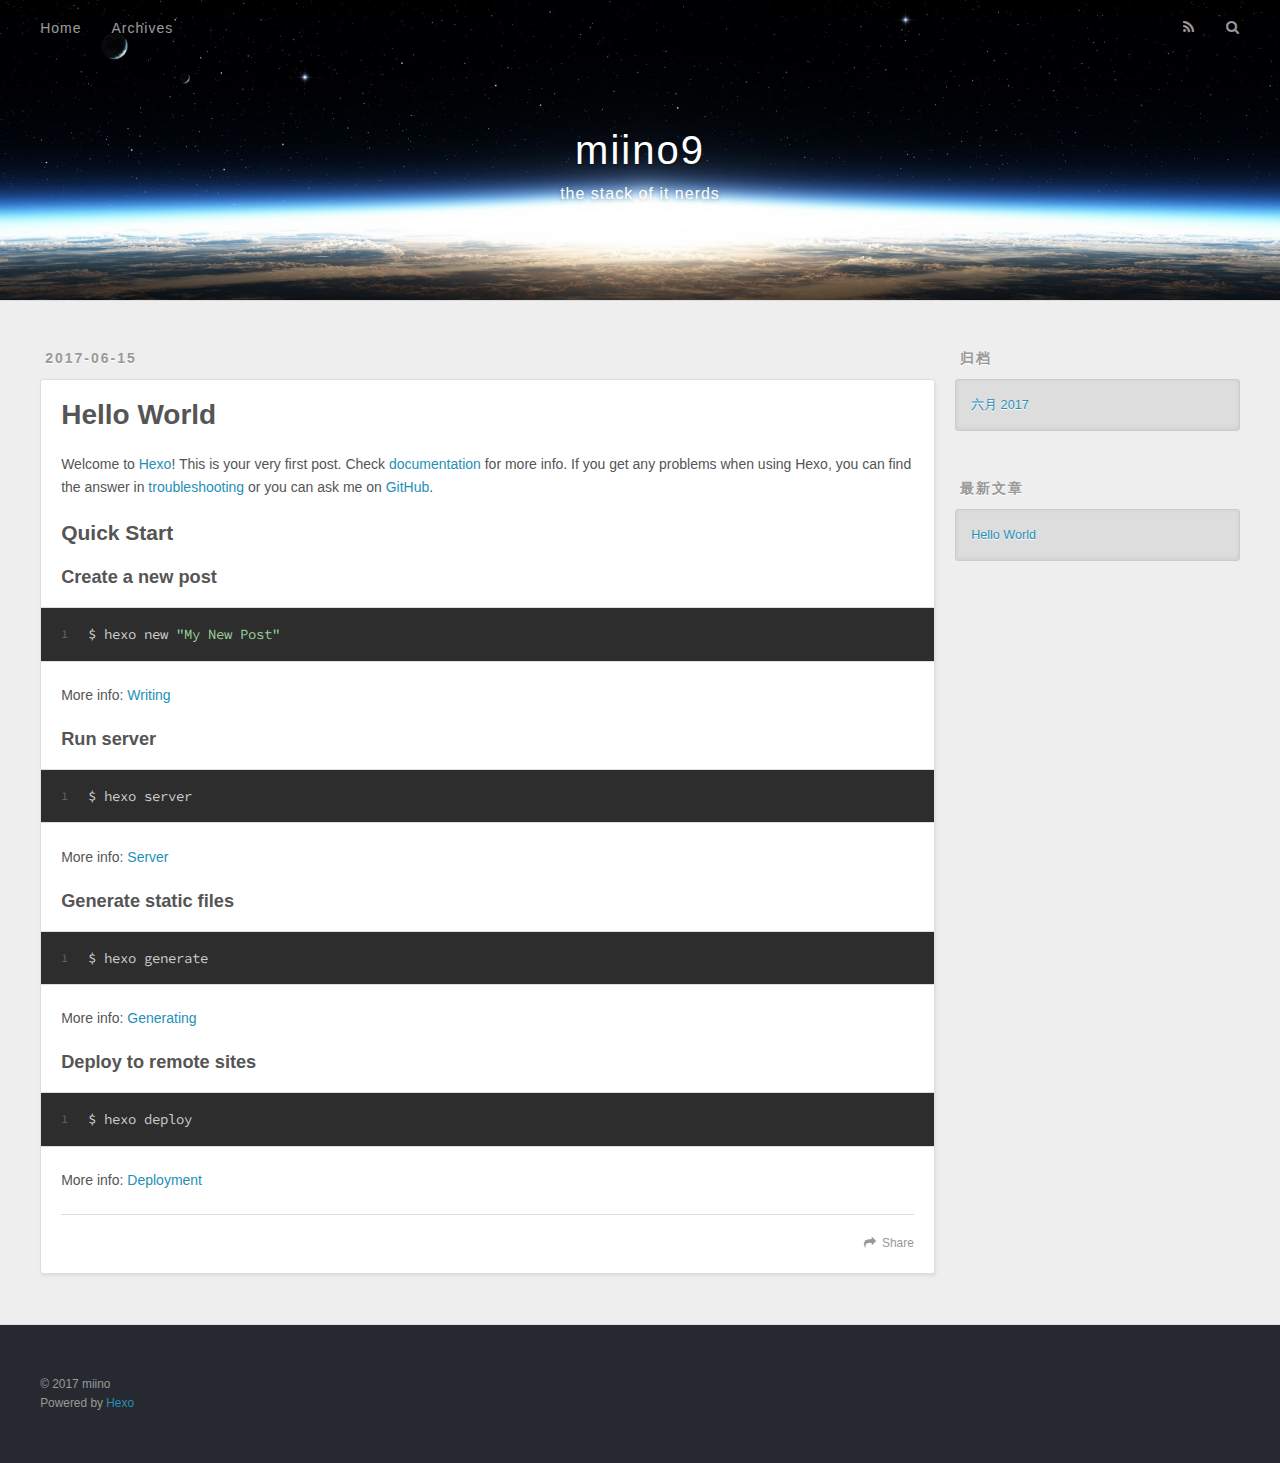
==== index.html @ 9a6d56f1 "Site updated: 2017-06-15 20:00:48" ====
<!DOCTYPE html>
<html>
<head>
  <meta charset="utf-8">
  
  <title>miino9</title>
  <meta name="viewport" content="width=device-width, initial-scale=1, maximum-scale=1">
  <meta name="description" content="start from zero">
<meta property="og:type" content="website">
<meta property="og:title" content="miino9">
<meta property="og:url" content="http://yoursite.com/index.html">
<meta property="og:site_name" content="miino9">
<meta property="og:description" content="start from zero">
<meta name="twitter:card" content="summary">
<meta name="twitter:title" content="miino9">
<meta name="twitter:description" content="start from zero">
  
    <link rel="alternate" href="/atom.xml" title="miino9" type="application/atom+xml">
  
  
    <link rel="icon" href="/favicon.png">
  
  
    <link href="//fonts.googleapis.com/css?family=Source+Code+Pro" rel="stylesheet" type="text/css">
  
  <link rel="stylesheet" href="/css/style.css">
  

</head>

<body>
  <div id="container">
    <div id="wrap">
      <header id="header">
  <div id="banner"></div>
  <div id="header-outer" class="outer">
    <div id="header-title" class="inner">
      <h1 id="logo-wrap">
        <a href="/" id="logo">miino9</a>
      </h1>
      
        <h2 id="subtitle-wrap">
          <a href="/" id="subtitle">the stack of it nerds</a>
        </h2>
      
    </div>
    <div id="header-inner" class="inner">
      <nav id="main-nav">
        <a id="main-nav-toggle" class="nav-icon"></a>
        
          <a class="main-nav-link" href="/">Home</a>
        
          <a class="main-nav-link" href="/archives">Archives</a>
        
      </nav>
      <nav id="sub-nav">
        
          <a id="nav-rss-link" class="nav-icon" href="/atom.xml" title="RSS Feed"></a>
        
        <a id="nav-search-btn" class="nav-icon" title="搜索"></a>
      </nav>
      <div id="search-form-wrap">
        <form action="//google.com/search" method="get" accept-charset="UTF-8" class="search-form"><input type="search" name="q" class="search-form-input" placeholder="Search"><button type="submit" class="search-form-submit">&#xF002;</button><input type="hidden" name="sitesearch" value="http://yoursite.com"></form>
      </div>
    </div>
  </div>
</header>
      <div class="outer">
        <section id="main">
  
    <article id="post-hello-world" class="article article-type-post" itemscope itemprop="blogPost">
  <div class="article-meta">
    <a href="/2017/06/15/hello-world/" class="article-date">
  <time datetime="2017-06-15T10:29:56.268Z" itemprop="datePublished">2017-06-15</time>
</a>
    
  </div>
  <div class="article-inner">
    
    
      <header class="article-header">
        
  
    <h1 itemprop="name">
      <a class="article-title" href="/2017/06/15/hello-world/">Hello World</a>
    </h1>
  

      </header>
    
    <div class="article-entry" itemprop="articleBody">
      
        <p>Welcome to <a href="https://hexo.io/" target="_blank" rel="external">Hexo</a>! This is your very first post. Check <a href="https://hexo.io/docs/" target="_blank" rel="external">documentation</a> for more info. If you get any problems when using Hexo, you can find the answer in <a href="https://hexo.io/docs/troubleshooting.html" target="_blank" rel="external">troubleshooting</a> or you can ask me on <a href="https://github.com/hexojs/hexo/issues" target="_blank" rel="external">GitHub</a>.</p>
<h2 id="Quick-Start"><a href="#Quick-Start" class="headerlink" title="Quick Start"></a>Quick Start</h2><h3 id="Create-a-new-post"><a href="#Create-a-new-post" class="headerlink" title="Create a new post"></a>Create a new post</h3><figure class="highlight bash"><table><tr><td class="gutter"><pre><div class="line">1</div></pre></td><td class="code"><pre><div class="line">$ hexo new <span class="string">"My New Post"</span></div></pre></td></tr></table></figure>
<p>More info: <a href="https://hexo.io/docs/writing.html" target="_blank" rel="external">Writing</a></p>
<h3 id="Run-server"><a href="#Run-server" class="headerlink" title="Run server"></a>Run server</h3><figure class="highlight bash"><table><tr><td class="gutter"><pre><div class="line">1</div></pre></td><td class="code"><pre><div class="line">$ hexo server</div></pre></td></tr></table></figure>
<p>More info: <a href="https://hexo.io/docs/server.html" target="_blank" rel="external">Server</a></p>
<h3 id="Generate-static-files"><a href="#Generate-static-files" class="headerlink" title="Generate static files"></a>Generate static files</h3><figure class="highlight bash"><table><tr><td class="gutter"><pre><div class="line">1</div></pre></td><td class="code"><pre><div class="line">$ hexo generate</div></pre></td></tr></table></figure>
<p>More info: <a href="https://hexo.io/docs/generating.html" target="_blank" rel="external">Generating</a></p>
<h3 id="Deploy-to-remote-sites"><a href="#Deploy-to-remote-sites" class="headerlink" title="Deploy to remote sites"></a>Deploy to remote sites</h3><figure class="highlight bash"><table><tr><td class="gutter"><pre><div class="line">1</div></pre></td><td class="code"><pre><div class="line">$ hexo deploy</div></pre></td></tr></table></figure>
<p>More info: <a href="https://hexo.io/docs/deployment.html" target="_blank" rel="external">Deployment</a></p>

      
    </div>
    <footer class="article-footer">
      <a data-url="http://yoursite.com/2017/06/15/hello-world/" data-id="cj3yb51fu0000dgt8bkmg74h8" class="article-share-link">Share</a>
      
      
    </footer>
  </div>
  
</article>


  

</section>
        
          <aside id="sidebar">
  
    

  
    

  
    
  
    
  <div class="widget-wrap">
    <h3 class="widget-title">归档</h3>
    <div class="widget">
      <ul class="archive-list"><li class="archive-list-item"><a class="archive-list-link" href="/archives/2017/06/">六月 2017</a></li></ul>
    </div>
  </div>


  
    
  <div class="widget-wrap">
    <h3 class="widget-title">最新文章</h3>
    <div class="widget">
      <ul>
        
          <li>
            <a href="/2017/06/15/hello-world/">Hello World</a>
          </li>
        
      </ul>
    </div>
  </div>

  
</aside>
        
      </div>
      <footer id="footer">
  
  <div class="outer">
    <div id="footer-info" class="inner">
      &copy; 2017 miino<br>
      Powered by <a href="http://hexo.io/" target="_blank">Hexo</a>
    </div>
  </div>
</footer>
    </div>
    <nav id="mobile-nav">
  
    <a href="/" class="mobile-nav-link">Home</a>
  
    <a href="/archives" class="mobile-nav-link">Archives</a>
  
</nav>
    

<script src="//ajax.googleapis.com/ajax/libs/jquery/2.0.3/jquery.min.js"></script>


  <link rel="stylesheet" href="/fancybox/jquery.fancybox.css">
  <script src="/fancybox/jquery.fancybox.pack.js"></script>


<script src="/js/script.js"></script>

  </div>
</body>
</html>
---- css/style.css ----
body {
  width: 100%;
}
body:before,
body:after {
  content: "";
  display: table;
}
body:after {
  clear: both;
}
html,
body,
div,
span,
applet,
object,
iframe,
h1,
h2,
h3,
h4,
h5,
h6,
p,
blockquote,
pre,
a,
abbr,
acronym,
address,
big,
cite,
code,
del,
dfn,
em,
img,
ins,
kbd,
q,
s,
samp,
small,
strike,
strong,
sub,
sup,
tt,
var,
dl,
dt,
dd,
ol,
ul,
li,
fieldset,
form,
label,
legend,
table,
caption,
tbody,
tfoot,
thead,
tr,
th,
td {
  margin: 0;
  padding: 0;
  border: 0;
  outline: 0;
  font-weight: inherit;
  font-style: inherit;
  font-family: inherit;
  font-size: 100%;
  vertical-align: baseline;
}
body {
  line-height: 1;
  color: #000;
  background: #fff;
}
ol,
ul {
  list-style: none;
}
table {
  border-collapse: separate;
  border-spacing: 0;
  vertical-align: middle;
}
caption,
th,
td {
  text-align: left;
  font-weight: normal;
  vertical-align: middle;
}
a img {
  border: none;
}
input,
button {
  margin: 0;
  padding: 0;
}
input::-moz-focus-inner,
button::-moz-focus-inner {
  border: 0;
  padding: 0;
}
@font-face {
  font-family: FontAwesome;
  font-style: normal;
  font-weight: normal;
  src: url("fonts/fontawesome-webfont.eot?v=#4.0.3");
  src: url("fonts/fontawesome-webfont.eot?#iefix&v=#4.0.3") format("embedded-opentype"), url("fonts/fontawesome-webfont.woff?v=#4.0.3") format("woff"), url("fonts/fontawesome-webfont.ttf?v=#4.0.3") format("truetype"), url("fonts/fontawesome-webfont.svg#fontawesomeregular?v=#4.0.3") format("svg");
}
html,
body,
#container {
  height: 100%;
}
body {
  background: #eee;
  font: 14px "Helvetica Neue", Helvetica, Arial, sans-serif;
  -webkit-text-size-adjust: 100%;
}
.outer {
  max-width: 1220px;
  margin: 0 auto;
  padding: 0 20px;
}
.outer:before,
.outer:after {
  content: "";
  display: table;
}
.outer:after {
  clear: both;
}
.inner {
  display: inline;
  float: left;
  width: 98.33333333333333%;
  margin: 0 0.833333333333333%;
}
.left,
.alignleft {
  float: left;
}
.right,
.alignright {
  float: right;
}
.clear {
  clear: both;
}
#container {
  position: relative;
}
.mobile-nav-on {
  overflow: hidden;
}
#wrap {
  height: 100%;
  width: 100%;
  position: absolute;
  top: 0;
  left: 0;
  -webkit-transition: 0.2s ease-out;
  -moz-transition: 0.2s ease-out;
  -ms-transition: 0.2s ease-out;
  transition: 0.2s ease-out;
  z-index: 1;
  background: #eee;
}
.mobile-nav-on #wrap {
  left: 280px;
}
@media screen and (min-width: 768px) {
  #main {
    display: inline;
    float: left;
    width: 73.33333333333333%;
    margin: 0 0.833333333333333%;
  }
}
.article-date,
.article-category-link,
.archive-year,
.widget-title {
  text-decoration: none;
  text-transform: uppercase;
  letter-spacing: 2px;
  color: #999;
  margin-bottom: 1em;
  margin-left: 5px;
  line-height: 1em;
  text-shadow: 0 1px #fff;
  font-weight: bold;
}
.article-inner,
.archive-article-inner {
  background: #fff;
  -webkit-box-shadow: 1px 2px 3px #ddd;
  box-shadow: 1px 2px 3px #ddd;
  border: 1px solid #ddd;
  border-radius: 3px;
}
.article-entry h1,
.widget h1 {
  font-size: 2em;
}
.article-entry h2,
.widget h2 {
  font-size: 1.5em;
}
.article-entry h3,
.widget h3 {
  font-size: 1.3em;
}
.article-entry h4,
.widget h4 {
  font-size: 1.2em;
}
.article-entry h5,
.widget h5 {
  font-size: 1em;
}
.article-entry h6,
.widget h6 {
  font-size: 1em;
  color: #999;
}
.article-entry hr,
.widget hr {
  border: 1px dashed #ddd;
}
.article-entry strong,
.widget strong {
  font-weight: bold;
}
.article-entry em,
.widget em,
.article-entry cite,
.widget cite {
  font-style: italic;
}
.article-entry sup,
.widget sup,
.article-entry sub,
.widget sub {
  font-size: 0.75em;
  line-height: 0;
  position: relative;
  vertical-align: baseline;
}
.article-entry sup,
.widget sup {
  top: -0.5em;
}
.article-entry sub,
.widget sub {
  bottom: -0.2em;
}
.article-entry small,
.widget small {
  font-size: 0.85em;
}
.article-entry acronym,
.widget acronym,
.article-entry abbr,
.widget abbr {
  border-bottom: 1px dotted;
}
.article-entry ul,
.widget ul,
.article-entry ol,
.widget ol,
.article-entry dl,
.widget dl {
  margin: 0 20px;
  line-height: 1.6em;
}
.article-entry ul ul,
.widget ul ul,
.article-entry ol ul,
.widget ol ul,
.article-entry ul ol,
.widget ul ol,
.article-entry ol ol,
.widget ol ol {
  margin-top: 0;
  margin-bottom: 0;
}
.article-entry ul,
.widget ul {
  list-style: disc;
}
.article-entry ol,
.widget ol {
  list-style: decimal;
}
.article-entry dt,
.widget dt {
  font-weight: bold;
}
#header {
  height: 300px;
  position: relative;
  border-bottom: 1px solid #ddd;
}
#header:before,
#header:after {
  content: "";
  position: absolute;
  left: 0;
  right: 0;
  height: 40px;
}
#header:before {
  top: 0;
  background: -webkit-linear-gradient(rgba(0,0,0,0.2), transparent);
  background: -moz-linear-gradient(rgba(0,0,0,0.2), transparent);
  background: -ms-linear-gradient(rgba(0,0,0,0.2), transparent);
  background: linear-gradient(rgba(0,0,0,0.2), transparent);
}
#header:after {
  bottom: 0;
  background: -webkit-linear-gradient(transparent, rgba(0,0,0,0.2));
  background: -moz-linear-gradient(transparent, rgba(0,0,0,0.2));
  background: -ms-linear-gradient(transparent, rgba(0,0,0,0.2));
  background: linear-gradient(transparent, rgba(0,0,0,0.2));
}
#header-outer {
  height: 100%;
  position: relative;
}
#header-inner {
  position: relative;
  overflow: hidden;
}
#banner {
  position: absolute;
  top: 0;
  left: 0;
  width: 100%;
  height: 100%;
  background: url("images/banner.jpg") center #000;
  -webkit-background-size: cover;
  -moz-background-size: cover;
  background-size: cover;
  z-index: -1;
}
#header-title {
  text-align: center;
  height: 40px;
  position: absolute;
  top: 50%;
  left: 0;
  margin-top: -20px;
}
#logo,
#subtitle {
  text-decoration: none;
  color: #fff;
  font-weight: 300;
  text-shadow: 0 1px 4px rgba(0,0,0,0.3);
}
#logo {
  font-size: 40px;
  line-height: 40px;
  letter-spacing: 2px;
}
#subtitle {
  font-size: 16px;
  line-height: 16px;
  letter-spacing: 1px;
}
#subtitle-wrap {
  margin-top: 16px;
}
#main-nav {
  float: left;
  margin-left: -15px;
}
.nav-icon,
.main-nav-link {
  float: left;
  color: #fff;
  opacity: 0.6;
  text-decoration: none;
  text-shadow: 0 1px rgba(0,0,0,0.2);
  -webkit-transition: opacity 0.2s;
  -moz-transition: opacity 0.2s;
  -ms-transition: opacity 0.2s;
  transition: opacity 0.2s;
  display: block;
  padding: 20px 15px;
}
.nav-icon:hover,
.main-nav-link:hover {
  opacity: 1;
}
.nav-icon {
  font-family: FontAwesome;
  text-align: center;
  font-size: 14px;
  width: 14px;
  height: 14px;
  padding: 20px 15px;
  position: relative;
  cursor: pointer;
}
.main-nav-link {
  font-weight: 300;
  letter-spacing: 1px;
}
@media screen and (max-width: 479px) {
  .main-nav-link {
    display: none;
  }
}
#main-nav-toggle {
  display: none;
}
#main-nav-toggle:before {
  content: "\f0c9";
}
@media screen and (max-width: 479px) {
  #main-nav-toggle {
    display: block;
  }
}
#sub-nav {
  float: right;
  margin-right: -15px;
}
#nav-rss-link:before {
  content: "\f09e";
}
#nav-search-btn:before {
  content: "\f002";
}
#search-form-wrap {
  position: absolute;
  top: 15px;
  width: 150px;
  height: 30px;
  right: -150px;
  opacity: 0;
  -webkit-transition: 0.2s ease-out;
  -moz-transition: 0.2s ease-out;
  -ms-transition: 0.2s ease-out;
  transition: 0.2s ease-out;
}
#search-form-wrap.on {
  opacity: 1;
  right: 0;
}
@media screen and (max-width: 479px) {
  #search-form-wrap {
    width: 100%;
    right: -100%;
  }
}
.search-form {
  position: absolute;
  top: 0;
  left: 0;
  right: 0;
  background: #fff;
  padding: 5px 15px;
  border-radius: 15px;
  -webkit-box-shadow: 0 0 10px rgba(0,0,0,0.3);
  box-shadow: 0 0 10px rgba(0,0,0,0.3);
}
.search-form-input {
  border: none;
  background: none;
  color: #555;
  width: 100%;
  font: 13px "Helvetica Neue", Helvetica, Arial, sans-serif;
  outline: none;
}
.search-form-input::-webkit-search-results-decoration,
.search-form-input::-webkit-search-cancel-button {
  -webkit-appearance: none;
}
.search-form-submit {
  position: absolute;
  top: 50%;
  right: 10px;
  margin-top: -7px;
  font: 13px FontAwesome;
  border: none;
  background: none;
  color: #bbb;
  cursor: pointer;
}
.search-form-submit:hover,
.search-form-submit:focus {
  color: #777;
}
.article {
  margin: 50px 0;
}
.article-inner {
  overflow: hidden;
}
.article-meta:before,
.article-meta:after {
  content: "";
  display: table;
}
.article-meta:after {
  clear: both;
}
.article-date {
  float: left;
}
.article-category {
  float: left;
  line-height: 1em;
  color: #ccc;
  text-shadow: 0 1px #fff;
  margin-left: 8px;
}
.article-category:before {
  content: "\2022";
}
.article-category-link {
  margin: 0 12px 1em;
}
.article-header {
  padding: 20px 20px 0;
}
.article-title {
  text-decoration: none;
  font-size: 2em;
  font-weight: bold;
  color: #555;
  line-height: 1.1em;
  -webkit-transition: color 0.2s;
  -moz-transition: color 0.2s;
  -ms-transition: color 0.2s;
  transition: color 0.2s;
}
a.article-title:hover {
  color: #258fb8;
}
.article-entry {
  color: #555;
  padding: 0 20px;
}
.article-entry:before,
.article-entry:after {
  content: "";
  display: table;
}
.article-entry:after {
  clear: both;
}
.article-entry p,
.article-entry table {
  line-height: 1.6em;
  margin: 1.6em 0;
}
.article-entry h1,
.article-entry h2,
.article-entry h3,
.article-entry h4,
.article-entry h5,
.article-entry h6 {
  font-weight: bold;
}
.article-entry h1,
.article-entry h2,
.article-entry h3,
.article-entry h4,
.article-entry h5,
.article-entry h6 {
  line-height: 1.1em;
  margin: 1.1em 0;
}
.article-entry a {
  color: #258fb8;
  text-decoration: none;
}
.article-entry a:hover {
  text-decoration: underline;
}
.article-entry ul,
.article-entry ol,
.article-entry dl {
  margin-top: 1.6em;
  margin-bottom: 1.6em;
}
.article-entry img,
.article-entry video {
  max-width: 100%;
  height: auto;
  display: block;
  margin: auto;
}
.article-entry iframe {
  border: none;
}
.article-entry table {
  width: 100%;
  border-collapse: collapse;
  border-spacing: 0;
}
.article-entry th {
  font-weight: bold;
  border-bottom: 3px solid #ddd;
  padding-bottom: 0.5em;
}
.article-entry td {
  border-bottom: 1px solid #ddd;
  padding: 10px 0;
}
.article-entry blockquote {
  font-family: Georgia, "Times New Roman", serif;
  font-size: 1.4em;
  margin: 1.6em 20px;
  text-align: center;
}
.article-entry blockquote footer {
  font-size: 14px;
  margin: 1.6em 0;
  font-family: "Helvetica Neue", Helvetica, Arial, sans-serif;
}
.article-entry blockquote footer cite:before {
  content: "—";
  padding: 0 0.5em;
}
.article-entry .pullquote {
  text-align: left;
  width: 45%;
  margin: 0;
}
.article-entry .pullquote.left {
  margin-left: 0.5em;
  margin-right: 1em;
}
.article-entry .pullquote.right {
  margin-right: 0.5em;
  margin-left: 1em;
}
.article-entry .caption {
  color: #999;
  display: block;
  font-size: 0.9em;
  margin-top: 0.5em;
  position: relative;
  text-align: center;
}
.article-entry .video-container {
  position: relative;
  padding-top: 56.25%;
  height: 0;
  overflow: hidden;
}
.article-entry .video-container iframe,
.article-entry .video-container object,
.article-entry .video-container embed {
  position: absolute;
  top: 0;
  left: 0;
  width: 100%;
  height: 100%;
  margin-top: 0;
}
.article-more-link a {
  display: inline-block;
  line-height: 1em;
  padding: 6px 15px;
  border-radius: 15px;
  background: #eee;
  color: #999;
  text-shadow: 0 1px #fff;
  text-decoration: none;
}
.article-more-link a:hover {
  background: #258fb8;
  color: #fff;
  text-decoration: none;
  text-shadow: 0 1px #1e7293;
}
.article-footer {
  font-size: 0.85em;
  line-height: 1.6em;
  border-top: 1px solid #ddd;
  padding-top: 1.6em;
  margin: 0 20px 20px;
}
.article-footer:before,
.article-footer:after {
  content: "";
  display: table;
}
.article-footer:after {
  clear: both;
}
.article-footer a {
  color: #999;
  text-decoration: none;
}
.article-footer a:hover {
  color: #555;
}
.article-tag-list-item {
  float: left;
  margin-right: 10px;
}
.article-tag-list-link:before {
  content: "#";
}
.article-comment-link {
  float: right;
}
.article-comment-link:before {
  content: "\f075";
  font-family: FontAwesome;
  padding-right: 8px;
}
.article-share-link {
  cursor: pointer;
  float: right;
  margin-left: 20px;
}
.article-share-link:before {
  content: "\f064";
  font-family: FontAwesome;
  padding-right: 6px;
}
#article-nav {
  position: relative;
}
#article-nav:before,
#article-nav:after {
  content: "";
  display: table;
}
#article-nav:after {
  clear: both;
}
@media screen and (min-width: 768px) {
  #article-nav {
    margin: 50px 0;
  }
  #article-nav:before {
    width: 8px;
    height: 8px;
    position: absolute;
    top: 50%;
    left: 50%;
    margin-top: -4px;
    margin-left: -4px;
    content: "";
    border-radius: 50%;
    background: #ddd;
    -webkit-box-shadow: 0 1px 2px #fff;
    box-shadow: 0 1px 2px #fff;
  }
}
.article-nav-link-wrap {
  text-decoration: none;
  text-shadow: 0 1px #fff;
  color: #999;
  -webkit-box-sizing: border-box;
  -moz-box-sizing: border-box;
  box-sizing: border-box;
  margin-top: 50px;
  text-align: center;
  display: block;
}
.article-nav-link-wrap:hover {
  color: #555;
}
@media screen and (min-width: 768px) {
  .article-nav-link-wrap {
    width: 50%;
    margin-top: 0;
  }
}
@media screen and (min-width: 768px) {
  #article-nav-newer {
    float: left;
    text-align: right;
    padding-right: 20px;
  }
}
@media screen and (min-width: 768px) {
  #article-nav-older {
    float: right;
    text-align: left;
    padding-left: 20px;
  }
}
.article-nav-caption {
  text-transform: uppercase;
  letter-spacing: 2px;
  color: #ddd;
  line-height: 1em;
  font-weight: bold;
}
#article-nav-newer .article-nav-caption {
  margin-right: -2px;
}
.article-nav-title {
  font-size: 0.85em;
  line-height: 1.6em;
  margin-top: 0.5em;
}
.article-share-box {
  position: absolute;
  display: none;
  background: #fff;
  -webkit-box-shadow: 1px 2px 10px rgba(0,0,0,0.2);
  box-shadow: 1px 2px 10px rgba(0,0,0,0.2);
  border-radius: 3px;
  margin-left: -145px;
  overflow: hidden;
  z-index: 1;
}
.article-share-box.on {
  display: block;
}
.article-share-input {
  width: 100%;
  background: none;
  -webkit-box-sizing: border-box;
  -moz-box-sizing: border-box;
  box-sizing: border-box;
  font: 14px "Helvetica Neue", Helvetica, Arial, sans-serif;
  padding: 0 15px;
  color: #555;
  outline: none;
  border: 1px solid #ddd;
  border-radius: 3px 3px 0 0;
  height: 36px;
  line-height: 36px;
}
.article-share-links {
  background: #eee;
}
.article-share-links:before,
.article-share-links:after {
  content: "";
  display: table;
}
.article-share-links:after {
  clear: both;
}
.article-share-twitter,
.article-share-facebook,
.article-share-pinterest,
.article-share-google {
  width: 50px;
  height: 36px;
  display: block;
  float: left;
  position: relative;
  color: #999;
  text-shadow: 0 1px #fff;
}
.article-share-twitter:before,
.article-share-facebook:before,
.article-share-pinterest:before,
.article-share-google:before {
  font-size: 20px;
  font-family: FontAwesome;
  width: 20px;
  height: 20px;
  position: absolute;
  top: 50%;
  left: 50%;
  margin-top: -10px;
  margin-left: -10px;
  text-align: center;
}
.article-share-twitter:hover,
.article-share-facebook:hover,
.article-share-pinterest:hover,
.article-share-google:hover {
  color: #fff;
}
.article-share-twitter:before {
  content: "\f099";
}
.article-share-twitter:hover {
  background: #00aced;
  text-shadow: 0 1px #008abe;
}
.article-share-facebook:before {
  content: "\f09a";
}
.article-share-facebook:hover {
  background: #3b5998;
  text-shadow: 0 1px #2f477a;
}
.article-share-pinterest:before {
  content: "\f0d2";
}
.article-share-pinterest:hover {
  background: #cb2027;
  text-shadow: 0 1px #a21a1f;
}
.article-share-google:before {
  content: "\f0d5";
}
.article-share-google:hover {
  background: #dd4b39;
  text-shadow: 0 1px #be3221;
}
.article-gallery {
  background: #000;
  position: relative;
}
.article-gallery-photos {
  position: relative;
  overflow: hidden;
}
.article-gallery-img {
  display: none;
  max-width: 100%;
}
.article-gallery-img:first-child {
  display: block;
}
.article-gallery-img.loaded {
  position: absolute;
  display: block;
}
.article-gallery-img img {
  display: block;
  max-width: 100%;
  margin: 0 auto;
}
#comments {
  background: #fff;
  -webkit-box-shadow: 1px 2px 3px #ddd;
  box-shadow: 1px 2px 3px #ddd;
  padding: 20px;
  border: 1px solid #ddd;
  border-radius: 3px;
  margin: 50px 0;
}
#comments a {
  color: #258fb8;
}
.archives-wrap {
  margin: 50px 0;
}
.archives:before,
.archives:after {
  content: "";
  display: table;
}
.archives:after {
  clear: both;
}
.archive-year-wrap {
  margin-bottom: 1em;
}
.archives {
  -webkit-column-gap: 10px;
  -moz-column-gap: 10px;
  column-gap: 10px;
}
@media screen and (min-width: 480px) and (max-width: 767px) {
  .archives {
    -webkit-column-count: 2;
    -moz-column-count: 2;
    column-count: 2;
  }
}
@media screen and (min-width: 768px) {
  .archives {
    -webkit-column-count: 3;
    -moz-column-count: 3;
    column-count: 3;
  }
}
.archive-article {
  -webkit-column-break-inside: avoid;
  page-break-inside: avoid;
  overflow: hidden;
  break-inside: avoid-column;
}
.archive-article-inner {
  padding: 10px;
  margin-bottom: 15px;
}
.archive-article-title {
  text-decoration: none;
  font-weight: bold;
  color: #555;
  -webkit-transition: color 0.2s;
  -moz-transition: color 0.2s;
  -ms-transition: color 0.2s;
  transition: color 0.2s;
  line-height: 1.6em;
}
.archive-article-title:hover {
  color: #258fb8;
}
.archive-article-footer {
  margin-top: 1em;
}
.archive-article-date {
  color: #999;
  text-decoration: none;
  font-size: 0.85em;
  line-height: 1em;
  margin-bottom: 0.5em;
  display: block;
}
#page-nav {
  margin: 50px auto;
  background: #fff;
  -webkit-box-shadow: 1px 2px 3px #ddd;
  box-shadow: 1px 2px 3px #ddd;
  border: 1px solid #ddd;
  border-radius: 3px;
  text-align: center;
  color: #999;
  overflow: hidden;
}
#page-nav:before,
#page-nav:after {
  content: "";
  display: table;
}
#page-nav:after {
  clear: both;
}
#page-nav a,
#page-nav span {
  padding: 10px 20px;
  line-height: 1;
  height: 2ex;
}
#page-nav a {
  color: #999;
  text-decoration: none;
}
#page-nav a:hover {
  background: #999;
  color: #fff;
}
#page-nav .prev {
  float: left;
}
#page-nav .next {
  float: right;
}
#page-nav .page-number {
  display: inline-block;
}
@media screen and (max-width: 479px) {
  #page-nav .page-number {
    display: none;
  }
}
#page-nav .current {
  color: #555;
  font-weight: bold;
}
#page-nav .space {
  color: #ddd;
}
#footer {
  background: #262a30;
  padding: 50px 0;
  border-top: 1px solid #ddd;
  color: #999;
}
#footer a {
  color: #258fb8;
  text-decoration: none;
}
#footer a:hover {
  text-decoration: underline;
}
#footer-info {
  line-height: 1.6em;
  font-size: 0.85em;
}
.article-entry pre,
.article-entry .highlight {
  background: #2d2d2d;
  margin: 0 -20px;
  padding: 15px 20px;
  border-style: solid;
  border-color: #ddd;
  border-width: 1px 0;
  overflow: auto;
  color: #ccc;
  line-height: 22.400000000000002px;
}
.article-entry .highlight .gutter pre,
.article-entry .gist .gist-file .gist-data .line-numbers {
  color: #666;
  font-size: 0.85em;
}
.article-entry pre,
.article-entry code {
  font-family: "Source Code Pro", Consolas, Monaco, Menlo, Consolas, monospace;
}
.article-entry code {
  background: #eee;
  text-shadow: 0 1px #fff;
  padding: 0 0.3em;
}
.article-entry pre code {
  background: none;
  text-shadow: none;
  padding: 0;
}
.article-entry .highlight pre {
  border: none;
  margin: 0;
  padding: 0;
}
.article-entry .highlight table {
  margin: 0;
  width: auto;
}
.article-entry .highlight td {
  border: none;
  padding: 0;
}
.article-entry .highlight figcaption {
  font-size: 0.85em;
  color: #999;
  line-height: 1em;
  margin-bottom: 1em;
}
.article-entry .highlight figcaption:before,
.article-entry .highlight figcaption:after {
  content: "";
  display: table;
}
.article-entry .highlight figcaption:after {
  clear: both;
}
.article-entry .highlight figcaption a {
  float: right;
}
.article-entry .highlight .gutter pre {
  text-align: right;
  padding-right: 20px;
}
.article-entry .highlight .line {
  height: 22.400000000000002px;
}
.article-entry .highlight .line.marked {
  background: #515151;
}
.article-entry .gist {
  margin: 0 -20px;
  border-style: solid;
  border-color: #ddd;
  border-width: 1px 0;
  background: #2d2d2d;
  padding: 15px 20px 15px 0;
}
.article-entry .gist .gist-file {
  border: none;
  font-family: "Source Code Pro", Consolas, Monaco, Menlo, Consolas, monospace;
  margin: 0;
}
.article-entry .gist .gist-file .gist-data {
  background: none;
  border: none;
}
.article-entry .gist .gist-file .gist-data .line-numbers {
  background: none;
  border: none;
  padding: 0 20px 0 0;
}
.article-entry .gist .gist-file .gist-data .line-data {
  padding: 0 !important;
}
.article-entry .gist .gist-file .highlight {
  margin: 0;
  padding: 0;
  border: none;
}
.article-entry .gist .gist-file .gist-meta {
  background: #2d2d2d;
  color: #999;
  font: 0.85em "Helvetica Neue", Helvetica, Arial, sans-serif;
  text-shadow: 0 0;
  padding: 0;
  margin-top: 1em;
  margin-left: 20px;
}
.article-entry .gist .gist-file .gist-meta a {
  color: #258fb8;
  font-weight: normal;
}
.article-entry .gist .gist-file .gist-meta a:hover {
  text-decoration: underline;
}
pre .comment,
pre .title {
  color: #999;
}
pre .variable,
pre .attribute,
pre .tag,
pre .regexp,
pre .ruby .constant,
pre .xml .tag .title,
pre .xml .pi,
pre .xml .doctype,
pre .html .doctype,
pre .css .id,
pre .css .class,
pre .css .pseudo {
  color: #f2777a;
}
pre .number,
pre .preprocessor,
pre .built_in,
pre .literal,
pre .params,
pre .constant {
  color: #f99157;
}
pre .class,
pre .ruby .class .title,
pre .css .rules .attribute {
  color: #9c9;
}
pre .string,
pre .value,
pre .inheritance,
pre .header,
pre .ruby .symbol,
pre .xml .cdata {
  color: #9c9;
}
pre .css .hexcolor {
  color: #6cc;
}
pre .function,
pre .python .decorator,
pre .python .title,
pre .ruby .function .title,
pre .ruby .title .keyword,
pre .perl .sub,
pre .javascript .title,
pre .coffeescript .title {
  color: #69c;
}
pre .keyword,
pre .javascript .function {
  color: #c9c;
}
@media screen and (max-width: 479px) {
  #mobile-nav {
    position: absolute;
    top: 0;
    left: 0;
    width: 280px;
    height: 100%;
    background: #191919;
    border-right: 1px solid #fff;
  }
}
@media screen and (max-width: 479px) {
  .mobile-nav-link {
    display: block;
    color: #999;
    text-decoration: none;
    padding: 15px 20px;
    font-weight: bold;
  }
  .mobile-nav-link:hover {
    color: #fff;
  }
}
@media screen and (min-width: 768px) {
  #sidebar {
    display: inline;
    float: left;
    width: 23.333333333333332%;
    margin: 0 0.833333333333333%;
  }
}
.widget-wrap {
  margin: 50px 0;
}
.widget {
  color: #777;
  text-shadow: 0 1px #fff;
  background: #ddd;
  -webkit-box-shadow: 0 -1px 4px #ccc inset;
  box-shadow: 0 -1px 4px #ccc inset;
  border: 1px solid #ccc;
  padding: 15px;
  border-radius: 3px;
}
.widget a {
  color: #258fb8;
  text-decoration: none;
}
.widget a:hover {
  text-decoration: underline;
}
.widget ul ul,
.widget ol ul,
.widget dl ul,
.widget ul ol,
.widget ol ol,
.widget dl ol,
.widget ul dl,
.widget ol dl,
.widget dl dl {
  margin-left: 15px;
  list-style: disc;
}
.widget {
  line-height: 1.6em;
  word-wrap: break-word;
  font-size: 0.9em;
}
.widget ul,
.widget ol {
  list-style: none;
  margin: 0;
}
.widget ul ul,
.widget ol ul,
.widget ul ol,
.widget ol ol {
  margin: 0 20px;
}
.widget ul ul,
.widget ol ul {
  list-style: disc;
}
.widget ul ol,
.widget ol ol {
  list-style: decimal;
}
.category-list-count,
.tag-list-count,
.archive-list-count {
  padding-left: 5px;
  color: #999;
  font-size: 0.85em;
}
.category-list-count:before,
.tag-list-count:before,
.archive-list-count:before {
  content: "(";
}
.category-list-count:after,
.tag-list-count:after,
.archive-list-count:after {
  content: ")";
}
.tagcloud a {
  margin-right: 5px;
  display: inline-block;
}
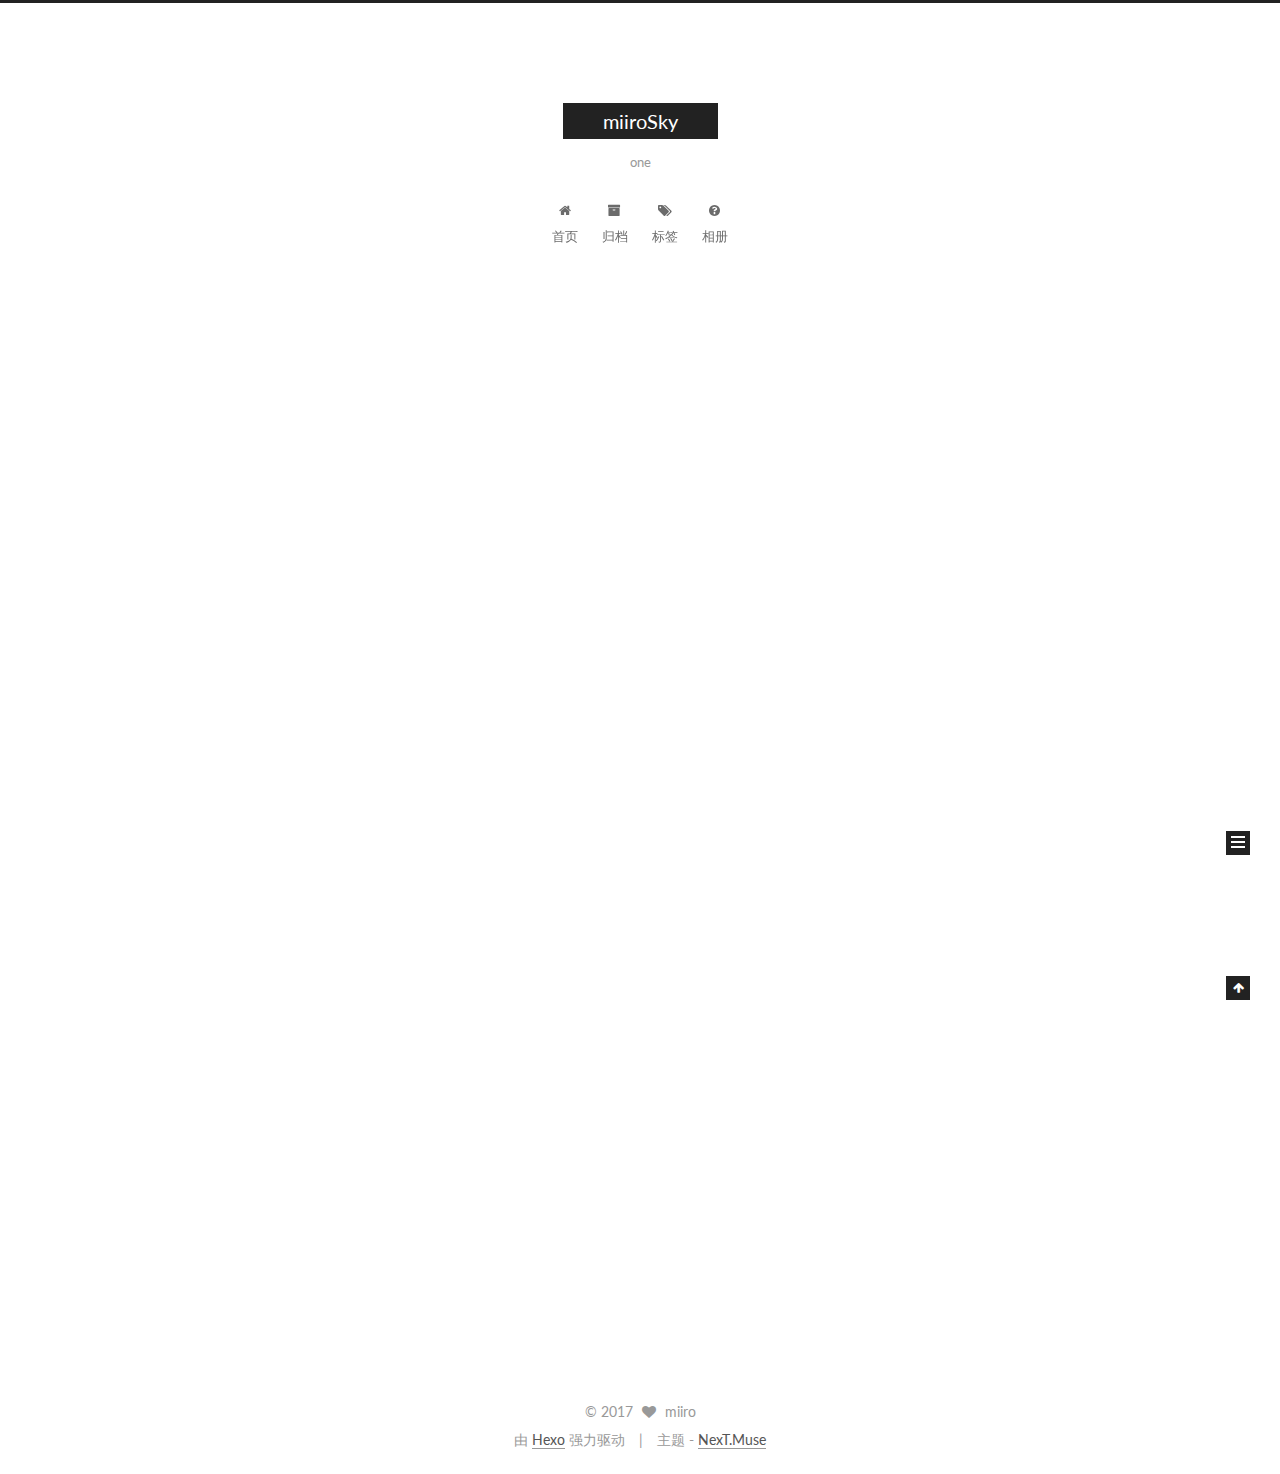
==== commit 2aa70dd3: "Site updated: 2017-06-15 23:13:07" ====
--- a/index.html
+++ b/index.html
@@ -1,96 +1,340 @@
-<!DOCTYPE html>
-<html>
+<!doctype html>
+
+
+
+  
+
+
+<html class="theme-next muse use-motion" lang="zh-Hans">
 <head>
-  <meta charset="utf-8">
-  
-  <title>miino9</title>
-  <meta name="viewport" content="width=device-width, initial-scale=1, maximum-scale=1">
-  <meta name="description" content="start from zero">
+  <meta charset="UTF-8"/>
+<meta http-equiv="X-UA-Compatible" content="IE=edge" />
+<meta name="viewport" content="width=device-width, initial-scale=1, maximum-scale=1"/>
+
+
+
+
+
+
+
+
+
+<meta http-equiv="Cache-Control" content="no-transform" />
+<meta http-equiv="Cache-Control" content="no-siteapp" />
+
+
+
+
+
+
+
+
+
+
+
+
+
+
+
+  
+  
+  <link href="/lib/fancybox/source/jquery.fancybox.css?v=2.1.5" rel="stylesheet" type="text/css" />
+
+
+
+
+  
+  
+  
+  
+
+  
+    
+    
+  
+
+  
+
+  
+
+  
+
+  
+
+  
+    
+    
+    <link href="//fonts.googleapis.com/css?family=Lato:300,300italic,400,400italic,700,700italic&subset=latin,latin-ext" rel="stylesheet" type="text/css">
+  
+
+
+
+
+
+
+<link href="/lib/font-awesome/css/font-awesome.min.css?v=4.6.2" rel="stylesheet" type="text/css" />
+
+<link href="/css/main.css?v=5.1.1" rel="stylesheet" type="text/css" />
+
+
+  <meta name="keywords" content="Hexo, NexT" />
+
+
+
+
+
+
+
+
+  <link rel="shortcut icon" type="image/x-icon" href="/favicon.ico?v=5.1.1" />
+
+
+
+
+
+
+<meta name="description" content="start from zero">
 <meta property="og:type" content="website">
-<meta property="og:title" content="miino9">
-<meta property="og:url" content="http://yoursite.com/index.html">
-<meta property="og:site_name" content="miino9">
+<meta property="og:title" content="miiroSky">
+<meta property="og:url" content="https://miiro9.github.io/index.html">
+<meta property="og:site_name" content="miiroSky">
 <meta property="og:description" content="start from zero">
 <meta name="twitter:card" content="summary">
-<meta name="twitter:title" content="miino9">
+<meta name="twitter:title" content="miiroSky">
 <meta name="twitter:description" content="start from zero">
-  
-    <link rel="alternate" href="/atom.xml" title="miino9" type="application/atom+xml">
-  
-  
-    <link rel="icon" href="/favicon.png">
-  
-  
-    <link href="//fonts.googleapis.com/css?family=Source+Code+Pro" rel="stylesheet" type="text/css">
-  
-  <link rel="stylesheet" href="/css/style.css">
-  
+
+
+
+<script type="text/javascript" id="hexo.configurations">
+  var NexT = window.NexT || {};
+  var CONFIG = {
+    root: '/',
+    scheme: 'Muse',
+    sidebar: {"position":"left","display":"post","offset":12,"offset_float":0,"b2t":false,"scrollpercent":false},
+    fancybox: true,
+    motion: true,
+    duoshuo: {
+      userId: '0',
+      author: '博主'
+    },
+    algolia: {
+      applicationID: '',
+      apiKey: '',
+      indexName: '',
+      hits: {"per_page":10},
+      labels: {"input_placeholder":"Search for Posts","hits_empty":"We didn't find any results for the search: ${query}","hits_stats":"${hits} results found in ${time} ms"}
+    }
+  };
+</script>
+
+
+
+  <link rel="canonical" href="https://miiro9.github.io/"/>
+
+
+
+
+
+  <title>miiroSky</title>
+  
+
+
+
+
+
+
+
+
+
+
+
+
+
 
 </head>
 
-<body>
-  <div id="container">
-    <div id="wrap">
-      <header id="header">
-  <div id="banner"></div>
-  <div id="header-outer" class="outer">
-    <div id="header-title" class="inner">
-      <h1 id="logo-wrap">
-        <a href="/" id="logo">miino9</a>
-      </h1>
-      
-        <h2 id="subtitle-wrap">
-          <a href="/" id="subtitle">the stack of it nerds</a>
-        </h2>
-      
+<body itemscope itemtype="http://schema.org/WebPage" lang="zh-Hans">
+
+  
+  
+    
+  
+
+  <div class="container sidebar-position-left 
+   page-home 
+ ">
+    <div class="headband"></div>
+
+    <header id="header" class="header" itemscope itemtype="http://schema.org/WPHeader">
+      <div class="header-inner"><div class="site-brand-wrapper">
+  <div class="site-meta ">
+    
+
+    <div class="custom-logo-site-title">
+      <a href="/"  class="brand" rel="start">
+        <span class="logo-line-before"><i></i></span>
+        <span class="site-title">miiroSky</span>
+        <span class="logo-line-after"><i></i></span>
+      </a>
     </div>
-    <div id="header-inner" class="inner">
-      <nav id="main-nav">
-        <a id="main-nav-toggle" class="nav-icon"></a>
-        
-          <a class="main-nav-link" href="/">Home</a>
-        
-          <a class="main-nav-link" href="/archives">Archives</a>
-        
-      </nav>
-      <nav id="sub-nav">
-        
-          <a id="nav-rss-link" class="nav-icon" href="/atom.xml" title="RSS Feed"></a>
-        
-        <a id="nav-search-btn" class="nav-icon" title="搜索"></a>
-      </nav>
-      <div id="search-form-wrap">
-        <form action="//google.com/search" method="get" accept-charset="UTF-8" class="search-form"><input type="search" name="q" class="search-form-input" placeholder="Search"><button type="submit" class="search-form-submit">&#xF002;</button><input type="hidden" name="sitesearch" value="http://yoursite.com"></form>
-      </div>
-    </div>
+      
+        <p class="site-subtitle">one</p>
+      
   </div>
-</header>
-      <div class="outer">
-        <section id="main">
-  
-    <article id="post-hello-world" class="article article-type-post" itemscope itemprop="blogPost">
-  <div class="article-meta">
-    <a href="/2017/06/15/hello-world/" class="article-date">
-  <time datetime="2017-06-15T10:29:56.268Z" itemprop="datePublished">2017-06-15</time>
-</a>
-    
+
+  <div class="site-nav-toggle">
+    <button>
+      <span class="btn-bar"></span>
+      <span class="btn-bar"></span>
+      <span class="btn-bar"></span>
+    </button>
   </div>
-  <div class="article-inner">
-    
-    
-      <header class="article-header">
-        
-  
-    <h1 itemprop="name">
-      <a class="article-title" href="/2017/06/15/hello-world/">Hello World</a>
-    </h1>
-  
-
+</div>
+
+<nav class="site-nav">
+  
+
+  
+    <ul id="menu" class="menu">
+      
+        
+        <li class="menu-item menu-item-home">
+          <a href="/" rel="section">
+            
+              <i class="menu-item-icon fa fa-fw fa-home"></i> <br />
+            
+            首页
+          </a>
+        </li>
+      
+        
+        <li class="menu-item menu-item-archives">
+          <a href="/archives/" rel="section">
+            
+              <i class="menu-item-icon fa fa-fw fa-archive"></i> <br />
+            
+            归档
+          </a>
+        </li>
+      
+        
+        <li class="menu-item menu-item-tags">
+          <a href="/tags/" rel="section">
+            
+              <i class="menu-item-icon fa fa-fw fa-tags"></i> <br />
+            
+            标签
+          </a>
+        </li>
+      
+        
+        <li class="menu-item menu-item-photos">
+          <a href="/photos" rel="section">
+            
+              <i class="menu-item-icon fa fa-fw fa-question-circle"></i> <br />
+            
+            相册
+          </a>
+        </li>
+      
+
+      
+    </ul>
+  
+
+  
+</nav>
+
+
+
+ </div>
+    </header>
+
+    <main id="main" class="main">
+      <div class="main-inner">
+        <div class="content-wrap">
+          <div id="content" class="content">
+            
+  <section id="posts" class="posts-expand">
+    
+      
+
+  
+
+  
+  
+  
+
+  <article class="post post-type-normal " itemscope itemtype="http://schema.org/Article">
+    <link itemprop="mainEntityOfPage" href="https://miiro9.github.io/2017/06/15/hello-world/">
+
+    <span hidden itemprop="author" itemscope itemtype="http://schema.org/Person">
+      <meta itemprop="name" content="miiro">
+      <meta itemprop="description" content="">
+      <meta itemprop="image" content="/images/avatar.gif">
+    </span>
+
+    <span hidden itemprop="publisher" itemscope itemtype="http://schema.org/Organization">
+      <meta itemprop="name" content="miiroSky">
+    </span>
+
+    
+      <header class="post-header">
+
+        
+        
+          <h1 class="post-title" itemprop="name headline">
+                
+                <a class="post-title-link" href="/2017/06/15/hello-world/" itemprop="url">Hello World</a></h1>
+        
+
+        <div class="post-meta">
+          <span class="post-time">
+            
+              <span class="post-meta-item-icon">
+                <i class="fa fa-calendar-o"></i>
+              </span>
+              
+                <span class="post-meta-item-text">发表于</span>
+              
+              <time title="创建于" itemprop="dateCreated datePublished" datetime="2017-06-15T18:29:56+08:00">
+                2017-06-15
+              </time>
+            
+
+            
+
+            
+          </span>
+
+          
+
+          
+            
+          
+
+          
+          
+
+          
+
+          
+
+          
+
+        </div>
       </header>
     
-    <div class="article-entry" itemprop="articleBody">
-      
-        <p>Welcome to <a href="https://hexo.io/" target="_blank" rel="external">Hexo</a>! This is your very first post. Check <a href="https://hexo.io/docs/" target="_blank" rel="external">documentation</a> for more info. If you get any problems when using Hexo, you can find the answer in <a href="https://hexo.io/docs/troubleshooting.html" target="_blank" rel="external">troubleshooting</a> or you can ask me on <a href="https://github.com/hexojs/hexo/issues" target="_blank" rel="external">GitHub</a>.</p>
+
+    <div class="post-body" itemprop="articleBody">
+
+      
+      
+
+      
+        
+          
+            <p>Welcome to <a href="https://hexo.io/" target="_blank" rel="external">Hexo</a>! This is your very first post. Check <a href="https://hexo.io/docs/" target="_blank" rel="external">documentation</a> for more info. If you get any problems when using Hexo, you can find the answer in <a href="https://hexo.io/docs/troubleshooting.html" target="_blank" rel="external">troubleshooting</a> or you can ask me on <a href="https://github.com/hexojs/hexo/issues" target="_blank" rel="external">GitHub</a>.</p>
 <h2 id="Quick-Start"><a href="#Quick-Start" class="headerlink" title="Quick Start"></a>Quick Start</h2><h3 id="Create-a-new-post"><a href="#Create-a-new-post" class="headerlink" title="Create a new post"></a>Create a new post</h3><figure class="highlight bash"><table><tr><td class="gutter"><pre><div class="line">1</div></pre></td><td class="code"><pre><div class="line">$ hexo new <span class="string">"My New Post"</span></div></pre></td></tr></table></figure>
 <p>More info: <a href="https://hexo.io/docs/writing.html" target="_blank" rel="external">Writing</a></p>
 <h3 id="Run-server"><a href="#Run-server" class="headerlink" title="Run server"></a>Run server</h3><figure class="highlight bash"><table><tr><td class="gutter"><pre><div class="line">1</div></pre></td><td class="code"><pre><div class="line">$ hexo server</div></pre></td></tr></table></figure>
@@ -100,88 +344,288 @@
 <h3 id="Deploy-to-remote-sites"><a href="#Deploy-to-remote-sites" class="headerlink" title="Deploy to remote sites"></a>Deploy to remote sites</h3><figure class="highlight bash"><table><tr><td class="gutter"><pre><div class="line">1</div></pre></td><td class="code"><pre><div class="line">$ hexo deploy</div></pre></td></tr></table></figure>
 <p>More info: <a href="https://hexo.io/docs/deployment.html" target="_blank" rel="external">Deployment</a></p>
 
+          
+        
       
     </div>
-    <footer class="article-footer">
-      <a data-url="http://yoursite.com/2017/06/15/hello-world/" data-id="cj3yb51fu0000dgt8bkmg74h8" class="article-share-link">Share</a>
-      
+
+    <div>
+      
+    </div>
+
+    <div>
+      
+    </div>
+
+    <div>
+      
+    </div>
+
+    <footer class="post-footer">
+      
+
+      
+
+      
+
+      
+      
+        <div class="post-eof"></div>
       
     </footer>
-  </div>
-  
-</article>
-
-
-  
-
-</section>
-        
-          <aside id="sidebar">
-  
-    
-
-  
-    
-
-  
-    
-  
-    
-  <div class="widget-wrap">
-    <h3 class="widget-title">归档</h3>
-    <div class="widget">
-      <ul class="archive-list"><li class="archive-list-item"><a class="archive-list-link" href="/archives/2017/06/">六月 2017</a></li></ul>
+  </article>
+
+
+    
+  </section>
+
+  
+
+
+          </div>
+          
+
+
+          
+
+        </div>
+        
+          
+  
+  <div class="sidebar-toggle">
+    <div class="sidebar-toggle-line-wrap">
+      <span class="sidebar-toggle-line sidebar-toggle-line-first"></span>
+      <span class="sidebar-toggle-line sidebar-toggle-line-middle"></span>
+      <span class="sidebar-toggle-line sidebar-toggle-line-last"></span>
     </div>
   </div>
 
-
-  
-    
-  <div class="widget-wrap">
-    <h3 class="widget-title">最新文章</h3>
-    <div class="widget">
-      <ul>
-        
-          <li>
-            <a href="/2017/06/15/hello-world/">Hello World</a>
-          </li>
-        
-      </ul>
+  <aside id="sidebar" class="sidebar">
+    <div class="sidebar-inner">
+
+      
+
+      
+
+      <section class="site-overview sidebar-panel sidebar-panel-active">
+        <div class="site-author motion-element" itemprop="author" itemscope itemtype="http://schema.org/Person">
+          <img class="site-author-image" itemprop="image"
+               src="/images/avatar.gif"
+               alt="miiro" />
+          <p class="site-author-name" itemprop="name">miiro</p>
+           
+              <p class="site-description motion-element" itemprop="description">start from zero</p>
+          
+        </div>
+        <nav class="site-state motion-element">
+
+          
+            <div class="site-state-item site-state-posts">
+              <a href="/archives/">
+                <span class="site-state-item-count">1</span>
+                <span class="site-state-item-name">日志</span>
+              </a>
+            </div>
+          
+
+          
+
+          
+
+        </nav>
+
+        
+
+        <div class="links-of-author motion-element">
+          
+        </div>
+
+        
+        
+
+        
+        
+
+        
+
+
+      </section>
+
+      
+
+      
+
     </div>
+  </aside>
+
+
+        
+      </div>
+    </main>
+
+    <footer id="footer" class="footer">
+      <div class="footer-inner">
+        <div class="copyright" >
+  
+  &copy; 
+  <span itemprop="copyrightYear">2017</span>
+  <span class="with-love">
+    <i class="fa fa-heart"></i>
+  </span>
+  <span class="author" itemprop="copyrightHolder">miiro</span>
+</div>
+
+
+<div class="powered-by">
+  由 <a class="theme-link" href="https://hexo.io">Hexo</a> 强力驱动
+</div>
+
+<div class="theme-info">
+  主题 -
+  <a class="theme-link" href="https://github.com/iissnan/hexo-theme-next">
+    NexT.Muse
+  </a>
+</div>
+
+
+        
+
+        
+      </div>
+    </footer>
+
+    
+      <div class="back-to-top">
+        <i class="fa fa-arrow-up"></i>
+        
+      </div>
+    
+
   </div>
 
   
-</aside>
-        
-      </div>
-      <footer id="footer">
-  
-  <div class="outer">
-    <div id="footer-info" class="inner">
-      &copy; 2017 miino<br>
-      Powered by <a href="http://hexo.io/" target="_blank">Hexo</a>
-    </div>
-  </div>
-</footer>
-    </div>
-    <nav id="mobile-nav">
-  
-    <a href="/" class="mobile-nav-link">Home</a>
-  
-    <a href="/archives" class="mobile-nav-link">Archives</a>
-  
-</nav>
-    
-
-<script src="//ajax.googleapis.com/ajax/libs/jquery/2.0.3/jquery.min.js"></script>
-
-
-  <link rel="stylesheet" href="/fancybox/jquery.fancybox.css">
-  <script src="/fancybox/jquery.fancybox.pack.js"></script>
-
-
-<script src="/js/script.js"></script>
-
-  </div>
+
+<script type="text/javascript">
+  if (Object.prototype.toString.call(window.Promise) !== '[object Function]') {
+    window.Promise = null;
+  }
+</script>
+
+
+
+
+
+
+
+
+
+  
+
+
+
+
+
+
+
+
+
+
+
+
+  
+  <script type="text/javascript" src="/lib/jquery/index.js?v=2.1.3"></script>
+
+  
+  <script type="text/javascript" src="/lib/fastclick/lib/fastclick.min.js?v=1.0.6"></script>
+
+  
+  <script type="text/javascript" src="/lib/jquery_lazyload/jquery.lazyload.js?v=1.9.7"></script>
+
+  
+  <script type="text/javascript" src="/lib/velocity/velocity.min.js?v=1.2.1"></script>
+
+  
+  <script type="text/javascript" src="/lib/velocity/velocity.ui.min.js?v=1.2.1"></script>
+
+  
+  <script type="text/javascript" src="/lib/fancybox/source/jquery.fancybox.pack.js?v=2.1.5"></script>
+
+
+  
+
+
+  <script type="text/javascript" src="/js/src/utils.js?v=5.1.1"></script>
+
+  <script type="text/javascript" src="/js/src/motion.js?v=5.1.1"></script>
+
+
+
+  
+  
+
+  
+    <script type="text/javascript" src="/js/src/scrollspy.js?v=5.1.1"></script>
+<script type="text/javascript" src="/js/src/post-details.js?v=5.1.1"></script>
+
+  
+
+  
+
+
+  <script type="text/javascript" src="/js/src/bootstrap.js?v=5.1.1"></script>
+
+
+
+  
+
+
+  
+
+
+
+
+	
+
+
+
+
+
+  
+
+
+
+
+
+  
+
+
+
+
+
+  
+
+
+
+
+
+
+  
+
+
+
+
+
+  
+
+  
+
+  
+
+  
+
+  
+
+  
+
 </body>
-</html>+</html>
--- a/css/main.css
+++ b/css/main.css
@@ -0,0 +1,2529 @@
+/* normalize.css v3.0.2 | MIT License | git.io/normalize */
+html {
+  font-family: sans-serif; /* 1 */
+  -ms-text-size-adjust: 100%; /* 2 */
+  -webkit-text-size-adjust: 100%; /* 2 */
+}
+body {
+  margin: 0;
+}
+article,
+aside,
+details,
+figcaption,
+figure,
+footer,
+header,
+hgroup,
+main,
+menu,
+nav,
+section,
+summary {
+  display: block;
+}
+audio,
+canvas,
+progress,
+video {
+  display: inline-block; /* 1 */
+  vertical-align: baseline; /* 2 */
+}
+audio:not([controls]) {
+  display: none;
+  height: 0;
+}
+[hidden],
+template {
+  display: none;
+}
+a {
+  background-color: transparent;
+}
+a:active,
+a:hover {
+  outline: 0;
+}
+abbr[title] {
+  border-bottom: 1px dotted;
+}
+b,
+strong {
+  font-weight: bold;
+}
+dfn {
+  font-style: italic;
+}
+h1 {
+  font-size: 2em;
+  margin: 0.67em 0;
+}
+mark {
+  background: #ff0;
+  color: #000;
+}
+small {
+  font-size: 80%;
+}
+sub,
+sup {
+  font-size: 75%;
+  line-height: 0;
+  position: relative;
+  vertical-align: baseline;
+}
+sup {
+  top: -0.5em;
+}
+sub {
+  bottom: -0.25em;
+}
+img {
+  border: 0;
+}
+svg:not(:root) {
+  overflow: hidden;
+}
+figure {
+  margin: 1em 40px;
+}
+hr {
+  -moz-box-sizing: content-box;
+  box-sizing: content-box;
+  height: 0;
+}
+pre {
+  overflow: auto;
+}
+code,
+kbd,
+pre,
+samp {
+  font-family: monospace, monospace;
+  font-size: 1em;
+}
+button,
+input,
+optgroup,
+select,
+textarea {
+  color: inherit; /* 1 */
+  font: inherit; /* 2 */
+  margin: 0; /* 3 */
+}
+button {
+  overflow: visible;
+}
+button,
+select {
+  text-transform: none;
+}
+button,
+html input[type="button"],
+input[type="reset"],
+input[type="submit"] {
+  -webkit-appearance: button; /* 2 */
+  cursor: pointer; /* 3 */
+}
+button[disabled],
+html input[disabled] {
+  cursor: default;
+}
+button::-moz-focus-inner,
+input::-moz-focus-inner {
+  border: 0;
+  padding: 0;
+}
+input {
+  line-height: normal;
+}
+input[type="checkbox"],
+input[type="radio"] {
+  box-sizing: border-box; /* 1 */
+  padding: 0; /* 2 */
+}
+input[type="number"]::-webkit-inner-spin-button,
+input[type="number"]::-webkit-outer-spin-button {
+  height: auto;
+}
+input[type="search"] {
+  -webkit-appearance: textfield; /* 1 */
+  -moz-box-sizing: content-box;
+  -webkit-box-sizing: content-box; /* 2 */
+  box-sizing: content-box;
+}
+input[type="search"]::-webkit-search-cancel-button,
+input[type="search"]::-webkit-search-decoration {
+  -webkit-appearance: none;
+}
+fieldset {
+  border: 1px solid #c0c0c0;
+  margin: 0 2px;
+  padding: 0.35em 0.625em 0.75em;
+}
+legend {
+  border: 0; /* 1 */
+  padding: 0; /* 2 */
+}
+textarea {
+  overflow: auto;
+}
+optgroup {
+  font-weight: bold;
+}
+table {
+  border-collapse: collapse;
+  border-spacing: 0;
+}
+td,
+th {
+  padding: 0;
+}
+::selection {
+  background: #262a30;
+  color: #fff;
+}
+body {
+  position: relative;
+  font-family: 'Lato', "PingFang SC", "Microsoft YaHei", sans-serif;
+  font-size: 14px;
+  line-height: 2;
+  color: #555;
+  background: #fff;
+}
+@media (max-width: 767px) {
+  body {
+    padding-right: 0 !important;
+  }
+}
+@media (min-width: 768px) and (max-width: 991px) {
+  body {
+    padding-right: 0 !important;
+  }
+}
+@media (min-width: 1600px) {
+  body {
+    font-size: 16px;
+  }
+}
+h1,
+h2,
+h3,
+h4,
+h5,
+h6 {
+  margin: 0;
+  padding: 0;
+  font-weight: bold;
+  line-height: 1.5;
+  font-family: 'Lato', "PingFang SC", "Microsoft YaHei", sans-serif;
+}
+h2,
+h3,
+h4,
+h5,
+h6 {
+  margin: 20px 0 15px;
+}
+h1 {
+  font-size: 22px;
+}
+@media (max-width: 767px) {
+  h1 {
+    font-size: 18px;
+  }
+}
+h2 {
+  font-size: 20px;
+}
+@media (max-width: 767px) {
+  h2 {
+    font-size: 16px;
+  }
+}
+h3 {
+  font-size: 18px;
+}
+@media (max-width: 767px) {
+  h3 {
+    font-size: 14px;
+  }
+}
+h4 {
+  font-size: 16px;
+}
+@media (max-width: 767px) {
+  h4 {
+    font-size: 12px;
+  }
+}
+h5 {
+  font-size: 14px;
+}
+@media (max-width: 767px) {
+  h5 {
+    font-size: 10px;
+  }
+}
+h6 {
+  font-size: 12px;
+}
+@media (max-width: 767px) {
+  h6 {
+    font-size: 8px;
+  }
+}
+p {
+  margin: 0 0 25px 0;
+}
+a {
+  color: #555;
+  text-decoration: none;
+  border-bottom: 1px solid #999;
+  word-wrap: break-word;
+}
+a:hover {
+  color: #222;
+  border-bottom-color: #222;
+}
+blockquote {
+  margin: 0;
+  padding: 0;
+}
+img {
+  display: block;
+  margin: auto;
+  max-width: 100%;
+  height: auto;
+}
+hr {
+  margin: 40px 0;
+  height: 3px;
+  border: none;
+  background-color: #ddd;
+  background-image: repeating-linear-gradient(-45deg, #fff, #fff 4px, transparent 4px, transparent 8px);
+}
+blockquote {
+  padding: 0 15px;
+  color: #666;
+  border-left: 4px solid #ddd;
+}
+blockquote cite::before {
+  content: "-";
+  padding: 0 5px;
+}
+dt {
+  font-weight: 700;
+}
+dd {
+  margin: 0;
+  padding: 0;
+}
+.text-left {
+  text-align: left;
+}
+.text-center {
+  text-align: center;
+}
+.text-right {
+  text-align: right;
+}
+.text-justify {
+  text-align: justify;
+}
+.text-nowrap {
+  white-space: nowrap;
+}
+.text-lowercase {
+  text-transform: lowercase;
+}
+.text-uppercase {
+  text-transform: uppercase;
+}
+.text-capitalize {
+  text-transform: capitalize;
+}
+.center-block {
+  display: block;
+  margin-left: auto;
+  margin-right: auto;
+}
+.clearfix:before,
+.clearfix:after {
+  content: " ";
+  display: table;
+}
+.clearfix:after {
+  clear: both;
+}
+.pullquote {
+  width: 45%;
+}
+.pullquote.left {
+  float: left;
+  margin-left: 5px;
+  margin-right: 10px;
+}
+.pullquote.right {
+  float: right;
+  margin-left: 10px;
+  margin-right: 5px;
+}
+.affix.affix.affix {
+  position: fixed;
+}
+.translation {
+  margin-top: -20px;
+  font-size: 14px;
+  color: #999;
+}
+.scrollbar-measure {
+  width: 100px;
+  height: 100px;
+  overflow: scroll;
+  position: absolute;
+  top: -9999px;
+}
+.use-motion .motion-element {
+  opacity: 0;
+}
+table {
+  margin: 20px 0;
+  width: 100%;
+  border-collapse: collapse;
+  border-spacing: 0;
+  border: 1px solid #ddd;
+  font-size: 14px;
+  table-layout: fixed;
+  word-wrap: break-all;
+}
+table>tbody>tr:nth-of-type(odd) {
+  background-color: #f9f9f9;
+}
+table>tbody>tr:hover {
+  background-color: #f5f5f5;
+}
+caption,
+th,
+td {
+  padding: 8px;
+  text-align: left;
+  vertical-align: middle;
+  font-weight: normal;
+}
+th,
+td {
+  border-bottom: 3px solid #ddd;
+  border-right: 1px solid #eee;
+}
+th {
+  padding-bottom: 10px;
+  font-weight: 700;
+}
+td {
+  border-bottom-width: 1px;
+}
+html,
+body {
+  height: 100%;
+}
+.container {
+  position: relative;
+  min-height: 100%;
+}
+.header-inner {
+  margin: 0 auto;
+  padding: 100px 0 70px;
+  width: 700px;
+}
+@media (min-width: 1600px) {
+  .container .header-inner {
+    width: 900px;
+  }
+}
+.main {
+  padding-bottom: 150px;
+}
+.main-inner {
+  margin: 0 auto;
+  width: 700px;
+}
+@media (min-width: 1600px) {
+  .container .main-inner {
+    width: 900px;
+  }
+}
+.footer {
+  position: absolute;
+  left: 0;
+  bottom: 0;
+  width: 100%;
+  min-height: 50px;
+}
+.footer-inner {
+  box-sizing: border-box;
+  margin: 20px auto;
+  width: 700px;
+}
+@media (min-width: 1600px) {
+  .container .footer-inner {
+    width: 900px;
+  }
+}
+pre,
+.highlight {
+  overflow: auto;
+  margin: 20px 0;
+  padding: 0;
+  font-size: 13px;
+  color: #4d4d4c;
+  background: #f7f7f7;
+  line-height: 1.6;
+}
+pre,
+code {
+  font-family: consolas, Menlo, "PingFang SC", "Microsoft YaHei", monospace;
+}
+code {
+  padding: 2px 4px;
+  word-wrap: break-word;
+  color: #555;
+  background: #eee;
+  border-radius: 3px;
+  font-size: 13px;
+}
+pre code {
+  padding: 0;
+  color: #4d4d4c;
+  background: none;
+  text-shadow: none;
+}
+.highlight {
+  border-radius: 1px;
+}
+.highlight pre {
+  border: none;
+  margin: 0;
+  padding: 10px 0;
+}
+.highlight table {
+  margin: 0;
+  width: auto;
+  border: none;
+}
+.highlight td {
+  border: none;
+  padding: 0;
+}
+.highlight figcaption {
+  font-size: 1em;
+  color: #4d4d4c;
+  line-height: 1em;
+  margin-bottom: 1em;
+}
+.highlight figcaption:before,
+.highlight figcaption:after {
+  content: " ";
+  display: table;
+}
+.highlight figcaption:after {
+  clear: both;
+}
+.highlight figcaption a {
+  float: right;
+  color: #4d4d4c;
+}
+.highlight figcaption a:hover {
+  border-bottom-color: #4d4d4c;
+}
+.highlight .gutter pre {
+  padding-left: 10px;
+  padding-right: 10px;
+  color: #869194;
+  text-align: right;
+  background-color: #eff2f3;
+}
+.highlight .code pre {
+  width: 100%;
+  padding-left: 10px;
+  padding-right: 10px;
+  background-color: #f7f7f7;
+}
+.highlight .line {
+  height: 20px;
+}
+.gutter {
+  -webkit-user-select: none;
+  -moz-user-select: none;
+  -ms-user-select: none;
+  user-select: none;
+}
+.gist table {
+  width: auto;
+}
+.gist table td {
+  border: none;
+}
+pre .deletion {
+  background: #fdd;
+}
+pre .addition {
+  background: #dfd;
+}
+pre .meta {
+  color: #8959a8;
+}
+pre .comment {
+  color: #8e908c;
+}
+pre .variable,
+pre .attribute,
+pre .tag,
+pre .regexp,
+pre .ruby .constant,
+pre .xml .tag .title,
+pre .xml .pi,
+pre .xml .doctype,
+pre .html .doctype,
+pre .css .id,
+pre .css .class,
+pre .css .pseudo {
+  color: #c82829;
+}
+pre .number,
+pre .preprocessor,
+pre .built_in,
+pre .literal,
+pre .params,
+pre .constant,
+pre .command {
+  color: #f5871f;
+}
+pre .ruby .class .title,
+pre .css .rules .attribute,
+pre .string,
+pre .value,
+pre .inheritance,
+pre .header,
+pre .ruby .symbol,
+pre .xml .cdata,
+pre .special,
+pre .number,
+pre .formula {
+  color: #718c00;
+}
+pre .title,
+pre .css .hexcolor {
+  color: #3e999f;
+}
+pre .function,
+pre .python .decorator,
+pre .python .title,
+pre .ruby .function .title,
+pre .ruby .title .keyword,
+pre .perl .sub,
+pre .javascript .title,
+pre .coffeescript .title {
+  color: #4271ae;
+}
+pre .keyword,
+pre .javascript .function {
+  color: #8959a8;
+}
+.full-image.full-image.full-image {
+  border: none;
+  max-width: 100%;
+  width: auto;
+  margin: 20px auto;
+}
+@media (min-width: 992px) {
+  .full-image.full-image.full-image {
+    max-width: none;
+    width: 110%;
+    margin: 25px -5%;
+  }
+}
+.blockquote-center,
+.page-home .post-type-quote blockquote,
+.page-post-detail .post-type-quote blockquote {
+  position: relative;
+  margin: 40px 0;
+  padding: 0;
+  border-left: none;
+  text-align: center;
+}
+.blockquote-center::before,
+.page-home .post-type-quote blockquote::before,
+.page-post-detail .post-type-quote blockquote::before,
+.blockquote-center::after,
+.page-home .post-type-quote blockquote::after,
+.page-post-detail .post-type-quote blockquote::after {
+  position: absolute;
+  content: ' ';
+  display: block;
+  width: 100%;
+  height: 24px;
+  opacity: 0.2;
+  background-repeat: no-repeat;
+  background-position: 0 -6px;
+  background-size: 22px 22px;
+}
+.blockquote-center::before,
+.page-home .post-type-quote blockquote::before,
+.page-post-detail .post-type-quote blockquote::before {
+  top: -20px;
+  background-image: url("../images/quote-l.svg");
+  border-top: 1px solid #ccc;
+}
+.blockquote-center::after,
+.page-home .post-type-quote blockquote::after,
+.page-post-detail .post-type-quote blockquote::after {
+  bottom: -20px;
+  background-image: url("../images/quote-r.svg");
+  border-bottom: 1px solid #ccc;
+  background-position: 100% 8px;
+}
+.blockquote-center p,
+.page-home .post-type-quote blockquote p,
+.page-post-detail .post-type-quote blockquote p,
+.blockquote-center div,
+.page-home .post-type-quote blockquote div,
+.page-post-detail .post-type-quote blockquote div {
+  text-align: center;
+}
+.post .post-body .group-picture img {
+  box-sizing: border-box;
+  padding: 0 3px;
+  border: none;
+}
+.post .group-picture-row {
+  overflow: hidden;
+  margin-top: 6px;
+}
+.post .group-picture-row:first-child {
+  margin-top: 0;
+}
+.post .group-picture-column {
+  float: left;
+}
+.page-post-detail .post-body .group-picture-column {
+  float: none;
+  margin-top: 10px;
+  width: auto !important;
+}
+.page-post-detail .post-body .group-picture-column img {
+  margin: 0 auto;
+}
+.page-archive .group-picture-container {
+  overflow: hidden;
+}
+.page-archive .group-picture-row {
+  float: left;
+}
+.page-archive .group-picture-row:first-child {
+  margin-top: 6px;
+}
+.page-archive .group-picture-column {
+  max-width: 150px;
+  max-height: 150px;
+}
+.note {
+  padding: 20px;
+  margin: 20px 0;
+  border: 1px solid #eee;
+  border-left-width: 5px;
+  border-radius: 3px;
+}
+.note h2,
+.note h3,
+.note h4,
+.note h5,
+.note h6 {
+  margin-top: 0;
+  margin-bottom: 5px;
+  padding-top: 0 !important;
+}
+.note p:last-child {
+  margin-bottom: 0;
+}
+.note code {
+  border-radius: 3px;
+}
+.note+.note {
+  margin-top: -5px;
+}
+.default {
+  border-left-color: #777;
+}
+.default h2,
+.default h3,
+.default h4,
+.default h5,
+.default h6 {
+  color: #777;
+}
+.primary {
+  border-left-color: #428bca;
+}
+.primary h2,
+.primary h3,
+.primary h4,
+.primary h5,
+.primary h6 {
+  color: #428bca;
+}
+.success {
+  border-left-color: #5cb85c;
+}
+.success h2,
+.success h3,
+.success h4,
+.success h5,
+.success h6 {
+  color: #5cb85c;
+}
+.danger {
+  border-left-color: #d9534f;
+}
+.danger h2,
+.danger h3,
+.danger h4,
+.danger h5,
+.danger h6 {
+  color: #d9534f;
+}
+.warning {
+  border-left-color: #f0ad4e;
+}
+.warning h2,
+.warning h3,
+.warning h4,
+.warning h5,
+.warning h6 {
+  color: #f0ad4e;
+}
+.info {
+  border-left-color: #5bc0de;
+}
+.info h2,
+.info h3,
+.info h4,
+.info h5,
+.info h6 {
+  color: #5bc0de;
+}
+.btn {
+  display: inline-block;
+  padding: 0 20px;
+  font-size: 14px;
+  color: #fff;
+  background: #222;
+  border: 2px solid #222;
+  text-decoration: none;
+  border-radius: 0;
+  transition-property: background-color;
+  transition-duration: 0.2s;
+  transition-timing-function: ease-in-out;
+  transition-delay: 0s;
+}
+.btn:hover,
+.post-button .btn:hover {
+  border-color: #222;
+  color: #222;
+  background: #fff;
+}
+.btn-bar {
+  display: block;
+  width: 22px;
+  height: 2px;
+  background: #555;
+  border-radius: 1px;
+}
+.btn-bar+.btn-bar {
+  margin-top: 4px;
+}
+.pagination {
+  margin: 120px 0 40px;
+  text-align: center;
+  border-top: 1px solid #eee;
+}
+.page-number-basic,
+.pagination .prev,
+.pagination .next,
+.pagination .page-number,
+.pagination .space {
+  display: inline-block;
+  position: relative;
+  top: -1px;
+  margin: 0 10px;
+  padding: 0 10px;
+  line-height: 30px;
+}
+@media (max-width: 767px) {
+  .page-number-basic,
+  .pagination .prev,
+  .pagination .next,
+  .pagination .page-number,
+  .pagination .space {
+    margin: 0 5px;
+  }
+}
+.pagination .prev,
+.pagination .next,
+.pagination .page-number {
+  border-bottom: 0;
+  border-top: 1px solid #eee;
+  transition-property: border-color;
+  transition-duration: 0.2s;
+  transition-timing-function: ease-in-out;
+  transition-delay: 0s;
+}
+.pagination .prev:hover,
+.pagination .next:hover,
+.pagination .page-number:hover {
+  border-top-color: #222;
+}
+.pagination .space {
+  padding: 0;
+  margin: 0;
+}
+.pagination .prev {
+  margin-left: 0;
+}
+.pagination .next {
+  margin-right: 0;
+}
+.pagination .page-number.current {
+  color: #fff;
+  background: #ccc;
+  border-top-color: #ccc;
+}
+@media (max-width: 767px) {
+  .pagination {
+    border-top: none;
+  }
+  .pagination .prev,
+  .pagination .next,
+  .pagination .page-number {
+    margin-bottom: 10px;
+    border-top: 0;
+    border-bottom: 1px solid #eee;
+  }
+  .pagination .prev:hover,
+  .pagination .next:hover,
+  .pagination .page-number:hover {
+    border-bottom-color: #222;
+  }
+}
+.comments {
+  margin: 60px 20px 0;
+}
+.tag-cloud {
+  text-align: center;
+}
+.tag-cloud a {
+  display: inline-block;
+  margin: 10px;
+}
+.back-to-top {
+  box-sizing: border-box;
+  position: fixed;
+  bottom: -100px;
+  right: 30px;
+  z-index: 1050;
+  padding: 0 6px;
+  width: 24px;
+  background: #222;
+  font-size: 12px;
+  opacity: 1;
+  color: #fff;
+  cursor: pointer;
+  text-align: center;
+  -webkit-transform: translateZ(0);
+  transition-property: bottom;
+  transition-duration: 0.2s;
+  transition-timing-function: ease-in-out;
+  transition-delay: 0s;
+}
+@media (max-width: 767px) {
+  .back-to-top {
+    display: none;
+  }
+}
+@media (min-width: 768px) and (max-width: 991px) {
+  .back-to-top {
+    display: none;
+  }
+}
+.back-to-top.back-to-top-on {
+  bottom: 19px;
+}
+.header {
+  background: transparent;
+}
+.header-inner {
+  position: relative;
+}
+.headband {
+  height: 3px;
+  background: #222;
+}
+.site-meta {
+  margin: 0;
+  text-align: center;
+}
+@media (max-width: 767px) {
+  .site-meta {
+    text-align: center;
+  }
+}
+.brand {
+  position: relative;
+  display: inline-block;
+  padding: 0 40px;
+  color: #fff;
+  background: #222;
+  border-bottom: none;
+}
+.brand:hover {
+  color: #fff;
+}
+.logo {
+  display: inline-block;
+  margin-right: 5px;
+  line-height: 36px;
+  vertical-align: top;
+}
+.site-title {
+  display: inline-block;
+  vertical-align: top;
+  line-height: 36px;
+  font-size: 20px;
+  font-weight: normal;
+  font-family: 'Lato', "PingFang SC", "Microsoft YaHei", sans-serif;
+}
+.site-subtitle {
+  margin-top: 10px;
+  font-size: 13px;
+  color: #999;
+}
+.use-motion .brand {
+  opacity: 0;
+}
+.use-motion .logo,
+.use-motion .site-title,
+.use-motion .site-subtitle {
+  opacity: 0;
+  position: relative;
+  top: -10px;
+}
+.site-nav-toggle {
+  display: none;
+  position: absolute;
+  top: 10px;
+  left: 10px;
+}
+@media (max-width: 767px) {
+  .site-nav-toggle {
+    display: block;
+  }
+}
+.site-nav-toggle button {
+  margin-top: 2px;
+  padding: 9px 10px;
+  background: transparent;
+  border: none;
+}
+@media (max-width: 767px) {
+  .site-nav {
+    display: none;
+    margin: 0 -10px;
+    padding: 0 10px;
+    clear: both;
+    border-top: 1px solid #ddd;
+  }
+}
+@media (min-width: 768px) and (max-width: 991px) {
+  .site-nav {
+    display: block !important;
+  }
+}
+@media (min-width: 992px) {
+  .site-nav {
+    display: block !important;
+  }
+}
+.menu {
+  margin-top: 20px;
+  padding-left: 0;
+  text-align: center;
+}
+.menu .menu-item {
+  display: inline-block;
+  margin: 0 10px;
+  list-style: none;
+}
+@media screen and (max-width: 767px) {
+  .menu .menu-item {
+    margin-top: 10px;
+  }
+}
+.menu .menu-item a {
+  display: block;
+  font-size: 13px;
+  line-height: inherit;
+  border-bottom: 1px solid transparent;
+  transition-property: border-color;
+  transition-duration: 0.2s;
+  transition-timing-function: ease-in-out;
+  transition-delay: 0s;
+}
+.menu .menu-item a:hover {
+  border-bottom-color: #222;
+}
+.menu .menu-item .fa {
+  margin-right: 5px;
+}
+.use-motion .menu-item {
+  opacity: 0;
+}
+.post-body {
+  font-family: 'Lato', "PingFang SC", "Microsoft YaHei", sans-serif;
+}
+@media (max-width: 767px) {
+  .post-body {
+    word-break: break-word;
+  }
+}
+.post-body .fancybox img {
+  display: block !important;
+  margin: 0 auto;
+  cursor: pointer;
+  cursor: zoom-in;
+  cursor: -webkit-zoom-in;
+}
+.post-body .image-caption,
+.post-body .figure .caption {
+  margin: 10px auto 15px;
+  text-align: center;
+  font-size: 14px;
+  color: #999;
+  font-weight: bold;
+  line-height: 1;
+}
+.post-sticky-flag {
+  display: inline-block;
+  font-size: 16px;
+  -ms-transform: rotate(30deg);
+  -webkit-transform: rotate(30deg);
+  -moz-transform: rotate(30deg);
+  -ms-transform: rotate(30deg);
+  -o-transform: rotate(30deg);
+  transform: rotate(30deg);
+}
+.posts-expand {
+  padding-top: 40px;
+}
+@media (max-width: 767px) {
+  .posts-expand {
+    margin: 0 20px;
+  }
+  .post-body pre {
+    padding: 10px;
+  }
+  .post-body pre .gutter pre {
+    padding-right: 10px;
+  }
+  .post-body .highlight {
+    margin-left: 0px;
+    margin-right: 0px;
+    padding: 0;
+  }
+  .post-body .highlight .gutter pre {
+    padding-right: 10px;
+  }
+}
+@media (min-width: 992px) {
+  .posts-expand .post-body {
+    text-align: justify;
+  }
+}
+.posts-expand .post-body h2,
+.posts-expand .post-body h3,
+.posts-expand .post-body h4,
+.posts-expand .post-body h5,
+.posts-expand .post-body h6 {
+  padding-top: 10px;
+}
+.posts-expand .post-body h2 .header-anchor,
+.posts-expand .post-body h3 .header-anchor,
+.posts-expand .post-body h4 .header-anchor,
+.posts-expand .post-body h5 .header-anchor,
+.posts-expand .post-body h6 .header-anchor {
+  float: right;
+  margin-left: 10px;
+  color: #ccc;
+  border-bottom-style: none;
+  visibility: hidden;
+}
+.posts-expand .post-body h2 .header-anchor:hover,
+.posts-expand .post-body h3 .header-anchor:hover,
+.posts-expand .post-body h4 .header-anchor:hover,
+.posts-expand .post-body h5 .header-anchor:hover,
+.posts-expand .post-body h6 .header-anchor:hover {
+  color: inherit;
+}
+.posts-expand .post-body h2:hover .header-anchor,
+.posts-expand .post-body h3:hover .header-anchor,
+.posts-expand .post-body h4:hover .header-anchor,
+.posts-expand .post-body h5:hover .header-anchor,
+.posts-expand .post-body h6:hover .header-anchor {
+  visibility: visible;
+}
+.posts-expand .post-body ul li {
+  list-style: circle;
+}
+.posts-expand .post-body img {
+  box-sizing: border-box;
+  margin: auto;
+  padding: 3px;
+  border: 1px solid #ddd;
+}
+.posts-expand .fancybox img {
+  margin: 0 auto;
+}
+@media (max-width: 767px) {
+  .posts-collapse {
+    margin: 0 20px;
+  }
+  .posts-collapse .post-title,
+  .posts-collapse .post-meta {
+    display: block;
+    width: auto;
+    text-align: left;
+  }
+}
+.posts-collapse {
+  position: relative;
+  z-index: 1010;
+  margin-left: 55px;
+}
+.posts-collapse::after {
+  content: " ";
+  position: absolute;
+  top: 20px;
+  left: 0;
+  margin-left: -2px;
+  width: 4px;
+  height: 100%;
+  background: #f5f5f5;
+  z-index: -1;
+}
+@media (max-width: 767px) {
+  .posts-collapse {
+    margin: 0 20px;
+  }
+}
+.posts-collapse .collection-title {
+  position: relative;
+  margin: 60px 0;
+}
+.posts-collapse .collection-title h1,
+.posts-collapse .collection-title h2 {
+  margin-left: 20px;
+}
+.posts-collapse .collection-title small {
+  color: #bbb;
+  margin-left: 5px;
+}
+.posts-collapse .collection-title::before {
+  content: " ";
+  position: absolute;
+  left: 0;
+  top: 50%;
+  margin-left: -4px;
+  margin-top: -4px;
+  width: 8px;
+  height: 8px;
+  background: #bbb;
+  border-radius: 50%;
+}
+.posts-collapse .post {
+  margin: 30px 0;
+}
+.posts-collapse .post-header {
+  position: relative;
+  transition-duration: 0.2s;
+  transition-timing-function: ease-in-out;
+  transition-delay: 0s;
+  transition-property: border;
+  border-bottom: 1px dashed #ccc;
+}
+.posts-collapse .post-header::before {
+  content: " ";
+  position: absolute;
+  left: 0;
+  top: 12px;
+  width: 6px;
+  height: 6px;
+  margin-left: -4px;
+  background: #bbb;
+  border-radius: 50%;
+  border: 1px solid #fff;
+  transition-duration: 0.2s;
+  transition-timing-function: ease-in-out;
+  transition-delay: 0s;
+  transition-property: background;
+}
+.posts-collapse .post-header:hover {
+  border-bottom-color: #666;
+}
+.posts-collapse .post-header:hover::before {
+  background: #222;
+}
+.posts-collapse .post-meta {
+  position: absolute;
+  font-size: 12px;
+  left: 20px;
+  top: 5px;
+}
+.posts-collapse .post-comments-count {
+  display: none;
+}
+.posts-collapse .post-title {
+  margin-left: 60px;
+  font-size: 16px;
+  font-weight: normal;
+  line-height: inherit;
+}
+.posts-collapse .post-title::after {
+  margin-left: 3px;
+  opacity: 0.6;
+}
+.posts-collapse .post-title a {
+  color: #666;
+  border-bottom: none;
+}
+.page-home .post-type-quote .post-header,
+.page-post-detail .post-type-quote .post-header,
+.page-home .post-type-quote .post-tags,
+.page-post-detail .post-type-quote .post-tags {
+  display: none;
+}
+.posts-expand .post-title {
+  font-size: 26px;
+  text-align: center;
+  word-break: break-word;
+  font-weight: 400;
+}
+@media (max-width: 767px) {
+  .posts-expand .post-title {
+    font-size: 22px;
+  }
+}
+.posts-expand .post-title-link {
+  display: inline-block;
+  position: relative;
+  color: #555;
+  border-bottom: none;
+  line-height: 1.2;
+  vertical-align: top;
+}
+.posts-expand .post-title-link::before {
+  content: "";
+  position: absolute;
+  width: 100%;
+  height: 2px;
+  bottom: 0;
+  left: 0;
+  background-color: #000;
+  visibility: hidden;
+  -webkit-transform: scaleX(0);
+  -moz-transform: scaleX(0);
+  -ms-transform: scaleX(0);
+  -o-transform: scaleX(0);
+  transform: scaleX(0);
+  transition-duration: 0.2s;
+  transition-timing-function: ease-in-out;
+  transition-delay: 0s;
+}
+.posts-expand .post-title-link:hover::before {
+  visibility: visible;
+  -webkit-transform: scaleX(1);
+  -moz-transform: scaleX(1);
+  -ms-transform: scaleX(1);
+  -o-transform: scaleX(1);
+  transform: scaleX(1);
+}
+.posts-expand .post-title-link .fa {
+  font-size: 16px;
+}
+.posts-expand .post-meta {
+  margin: 3px 0 60px 0;
+  color: #999;
+  font-family: 'Lato', "PingFang SC", "Microsoft YaHei", sans-serif;
+  font-size: 12px;
+  text-align: center;
+}
+.posts-expand .post-meta .post-category-list {
+  display: inline-block;
+  margin: 0;
+  padding: 3px;
+}
+.posts-expand .post-meta .post-category-list-link {
+  color: #999;
+}
+.posts-expand .post-meta .post-description {
+  font-size: 14px;
+  margin-top: 2px;
+}
+.post-wordcount {
+  display: inline-block;
+}
+.post-meta-divider {
+  margin: 0 0.5em;
+}
+.post-meta-item-icon {
+  margin-right: 3px;
+}
+@media (min-width: 768px) and (max-width: 991px) {
+  .post-meta-item-icon {
+    display: inline-block;
+  }
+}
+@media (max-width: 767px) {
+  .post-meta-item-icon {
+    display: inline-block;
+  }
+}
+@media (min-width: 768px) and (max-width: 991px) {
+  .post-meta-item-text {
+    display: none;
+  }
+}
+@media (max-width: 767px) {
+  .post-meta-item-text {
+    display: none;
+  }
+}
+@media (max-width: 767px) {
+  .posts-expand .post-comments-count {
+    display: none;
+  }
+}
+.post-button {
+  margin-top: 50px;
+}
+.post-button .btn {
+  color: #fff;
+  font-size: 14px;
+  background: #222;
+  border-radius: 0;
+  line-height: 2;
+  margin: 0 4px 8px 4px;
+}
+.post-button .fa-fw {
+  width: 1.285714285714286em;
+  text-align: left;
+}
+.posts-expand .post-tags {
+  margin-top: 40px;
+  text-align: center;
+}
+.posts-expand .post-tags a {
+  display: inline-block;
+  margin-right: 10px;
+  font-size: 13px;
+}
+.post-nav {
+  display: table;
+  margin-top: 15px;
+  width: 100%;
+  border-top: 1px solid #eee;
+}
+.post-nav-divider {
+  display: table-cell;
+  width: 10%;
+}
+.post-nav-item {
+  display: table-cell;
+  padding: 10px 0 0 0;
+  width: 45%;
+  vertical-align: top;
+}
+.post-nav-item a {
+  position: relative;
+  display: block;
+  line-height: 25px;
+  font-size: 14px;
+  color: #555;
+  border-bottom: none;
+}
+.post-nav-item a:hover {
+  color: #222;
+  border-bottom: none;
+}
+.post-nav-item a:active {
+  top: 2px;
+}
+.post-nav-item .fa {
+  position: absolute;
+  top: 8px;
+  left: 0;
+  font-size: 12px;
+}
+.post-nav-next a {
+  padding-left: 15px;
+}
+.post-nav-prev {
+  text-align: right;
+}
+.post-nav-prev a {
+  padding-right: 15px;
+}
+.post-nav-prev .fa {
+  right: 0;
+  left: auto;
+}
+.posts-expand .post-eof {
+  display: block;
+  margin: 80px auto 60px;
+  width: 8%;
+  height: 1px;
+  background: #ccc;
+  text-align: center;
+}
+.post:last-child .post-eof.post-eof.post-eof {
+  display: none;
+}
+.post-gallery {
+  display: table;
+  table-layout: fixed;
+  width: 100%;
+  border-collapse: separate;
+}
+.post-gallery-row {
+  display: table-row;
+}
+.post-gallery .post-gallery-img {
+  display: table-cell;
+  text-align: center;
+  vertical-align: middle;
+  border: none;
+}
+.post-gallery .post-gallery-img img {
+  max-width: 100%;
+  max-height: 100%;
+  border: none;
+}
+.fancybox-close,
+.fancybox-close:hover {
+  border: none;
+}
+.sidebar {
+  position: fixed;
+  right: 0;
+  top: 0;
+  bottom: 0;
+  width: 0;
+  z-index: 1040;
+  box-shadow: inset 0 2px 6px #000;
+  background: #222;
+  -webkit-transform: translateZ(0);
+}
+.sidebar a {
+  color: #999;
+  border-bottom-color: #555;
+}
+.sidebar a:hover {
+  color: #eee;
+}
+@media (min-width: 768px) and (max-width: 991px) {
+  .sidebar {
+    display: none !important;
+  }
+}
+@media (max-width: 767px) {
+  .sidebar {
+    display: none !important;
+  }
+}
+.sidebar-inner {
+  position: relative;
+  padding: 20px 10px;
+  color: #999;
+  text-align: center;
+}
+.sidebar-toggle {
+  position: fixed;
+  right: 30px;
+  bottom: 45px;
+  width: 14px;
+  height: 14px;
+  padding: 5px;
+  background: #222;
+  line-height: 0;
+  z-index: 1050;
+  cursor: pointer;
+  -webkit-transform: translateZ(0);
+}
+@media (min-width: 768px) and (max-width: 991px) {
+  .sidebar-toggle {
+    display: none;
+  }
+}
+@media (max-width: 767px) {
+  .sidebar-toggle {
+    display: none;
+  }
+}
+.sidebar-toggle-line {
+  position: relative;
+  display: inline-block;
+  vertical-align: top;
+  height: 2px;
+  width: 100%;
+  background: #fff;
+  margin-top: 3px;
+}
+.sidebar-toggle-line:first-child {
+  margin-top: 0;
+}
+.site-author-image {
+  display: block;
+  margin: 0 auto;
+  padding: 2px;
+  max-width: 96px;
+  height: auto;
+  border: 2px solid #333;
+}
+.site-author-name {
+  margin: 5px 0 0;
+  text-align: center;
+  color: #f5f5f5;
+  font-weight: normal;
+}
+.site-description {
+  margin-top: 5px;
+  text-align: center;
+  font-size: 14px;
+  color: #999;
+}
+.site-state {
+  overflow: hidden;
+  line-height: 1.4;
+  white-space: nowrap;
+  text-align: center;
+}
+.site-state-item {
+  display: inline-block;
+  padding: 0 15px;
+  border-left: 1px solid #333;
+}
+.site-state-item:first-child {
+  border-left: none;
+}
+.site-state-item a {
+  border-bottom: none;
+}
+.site-state-item-count {
+  display: block;
+  text-align: center;
+  color: inherit;
+  font-weight: 600;
+  font-size: 18px;
+}
+.site-state-item-name {
+  font-size: 13px;
+  color: inherit;
+}
+.feed-link {
+  margin-top: 20px;
+}
+.feed-link a {
+  display: inline-block;
+  padding: 0 15px;
+  color: #fc6423;
+  border: 1px solid #fc6423;
+  border-radius: 4px;
+}
+.feed-link a i {
+  color: #fc6423;
+  font-size: 14px;
+}
+.feed-link a:hover {
+  color: #fff;
+  background: #fc6423;
+}
+.feed-link a:hover i {
+  color: #fff;
+}
+.links-of-author {
+  margin-top: 20px;
+}
+.links-of-author a {
+  display: inline-block;
+  vertical-align: middle;
+  margin-right: 10px;
+  margin-bottom: 10px;
+  border-bottom-color: #555;
+  font-size: 13px;
+}
+.links-of-author a:before {
+  display: inline-block;
+  vertical-align: middle;
+  margin-right: 3px;
+  content: " ";
+  width: 4px;
+  height: 4px;
+  border-radius: 50%;
+  background: #ff14ff;
+}
+.links-of-blogroll {
+  font-size: 13px;
+}
+.links-of-blogroll-title {
+  margin-top: 20px;
+  font-size: 14px;
+  font-weight: 600;
+}
+.links-of-blogroll-list {
+  margin: 0;
+  padding: 0;
+  list-style: none;
+}
+.links-of-blogroll-item {
+  padding: 2px 10px;
+}
+.sidebar-nav {
+  margin: 0 0 20px;
+  padding-left: 0;
+}
+.sidebar-nav li {
+  display: inline-block;
+  cursor: pointer;
+  border-bottom: 1px solid transparent;
+  font-size: 14px;
+  color: #555;
+}
+.sidebar-nav li:hover {
+  color: #f5f5f5;
+}
+.page-post-detail .sidebar-nav-toc {
+  padding: 0 5px;
+}
+.page-post-detail .sidebar-nav-overview {
+  margin-left: 10px;
+}
+.sidebar-nav .sidebar-nav-active {
+  color: #87daff;
+  border-bottom-color: #87daff;
+}
+.sidebar-nav .sidebar-nav-active:hover {
+  color: #87daff;
+}
+.sidebar-panel {
+  display: none;
+}
+.sidebar-panel-active {
+  display: block;
+}
+.post-toc-empty {
+  font-size: 14px;
+  color: #666;
+}
+.post-toc-wrap {
+  overflow: hidden;
+}
+.post-toc {
+  overflow: auto;
+}
+.post-toc ol {
+  margin: 0;
+  padding: 0 2px 5px 10px;
+  text-align: left;
+  list-style: none;
+  font-size: 14px;
+}
+.post-toc ol > ol {
+  padding-left: 0;
+}
+.post-toc ol a {
+  transition-duration: 0.2s;
+  transition-timing-function: ease-in-out;
+  transition-delay: 0s;
+  transition-property: all;
+  color: #999;
+  border-bottom-color: #555;
+}
+.post-toc ol a:hover {
+  color: #ccc;
+  border-bottom-color: #ccc;
+}
+.post-toc .nav-item {
+  overflow: hidden;
+  text-overflow: ellipsis;
+  white-space: nowrap;
+  line-height: 1.8;
+}
+.post-toc .nav .nav-child {
+  display: none;
+}
+.post-toc .nav .active > .nav-child {
+  display: block;
+}
+.post-toc .nav .active-current > .nav-child {
+  display: block;
+}
+.post-toc .nav .active-current > .nav-child > .nav-item {
+  display: block;
+}
+.post-toc .nav .active > a {
+  color: #87daff;
+  border-bottom-color: #87daff;
+}
+.post-toc .nav .active-current > a {
+  color: #87daff;
+}
+.post-toc .nav .active-current > a:hover {
+  color: #87daff;
+}
+.footer {
+  font-size: 14px;
+  color: #999;
+}
+.footer img {
+  border: none;
+}
+.footer-inner {
+  text-align: center;
+}
+.with-love {
+  display: inline-block;
+  margin: 0 5px;
+}
+.powered-by,
+.theme-info {
+  display: inline-block;
+}
+.powered-by {
+  margin-right: 10px;
+}
+.powered-by::after {
+  content: "|";
+  padding-left: 10px;
+}
+.cc-license {
+  margin-top: 10px;
+  text-align: center;
+}
+.cc-license .cc-opacity {
+  opacity: 0.7;
+  border-bottom: none;
+}
+.cc-license .cc-opacity:hover {
+  opacity: 0.9;
+}
+.cc-license img {
+  display: inline-block;
+}
+.theme-next #ds-thread #ds-reset {
+  color: #555;
+}
+.theme-next #ds-thread #ds-reset .ds-replybox {
+  margin-bottom: 30px;
+}
+.theme-next #ds-thread #ds-reset .ds-replybox .ds-avatar,
+.theme-next #ds-reset .ds-avatar img {
+  box-shadow: none;
+}
+.theme-next #ds-thread #ds-reset .ds-textarea-wrapper {
+  border-color: #c7d4e1;
+  background: none;
+  border-top-right-radius: 3px;
+  border-top-left-radius: 3px;
+}
+.theme-next #ds-thread #ds-reset .ds-textarea-wrapper textarea {
+  height: 60px;
+}
+.theme-next #ds-reset .ds-rounded-top {
+  border-radius: 0;
+}
+.theme-next #ds-thread #ds-reset .ds-post-toolbar {
+  box-sizing: border-box;
+  border: 1px solid #c7d4e1;
+  background: #f6f8fa;
+}
+.theme-next #ds-thread #ds-reset .ds-post-options {
+  height: 40px;
+  border: none;
+  background: none;
+}
+.theme-next #ds-thread #ds-reset .ds-toolbar-buttons {
+  top: 11px;
+}
+.theme-next #ds-thread #ds-reset .ds-sync {
+  top: 5px;
+}
+.theme-next #ds-thread #ds-reset .ds-post-button {
+  top: 4px;
+  right: 5px;
+  width: 90px;
+  height: 30px;
+  border: 1px solid #c5ced7;
+  border-radius: 3px;
+  background-image: linear-gradient(#fbfbfc, #f5f7f9);
+  color: #60676d;
+}
+.theme-next #ds-thread #ds-reset .ds-post-button:hover {
+  background-position: 0 -30px;
+  color: #60676d;
+}
+.theme-next #ds-thread #ds-reset .ds-comments-info {
+  padding: 10px 0;
+}
+.theme-next #ds-thread #ds-reset .ds-sort {
+  display: none;
+}
+.theme-next #ds-thread #ds-reset li.ds-tab a.ds-current {
+  border: none;
+  background: #f6f8fa;
+  color: #60676d;
+}
+.theme-next #ds-thread #ds-reset li.ds-tab a.ds-current:hover {
+  background-color: #e9f0f7;
+  color: #60676d;
+}
+.theme-next #ds-thread #ds-reset li.ds-tab a {
+  border-radius: 2px;
+  padding: 5px;
+}
+.theme-next #ds-thread #ds-reset .ds-login-buttons p {
+  color: #999;
+  line-height: 36px;
+}
+.theme-next #ds-thread #ds-reset .ds-login-buttons .ds-service-list li {
+  height: 28px;
+}
+.theme-next #ds-thread #ds-reset .ds-service-list a {
+  background: none;
+  padding: 5px;
+  border: 1px solid;
+  border-radius: 3px;
+  text-align: center;
+}
+.theme-next #ds-thread #ds-reset .ds-service-list a:hover {
+  color: #fff;
+  background: #666;
+}
+.theme-next #ds-thread #ds-reset .ds-service-list .ds-weibo {
+  color: #fc9b00;
+  border-color: #fc9b00;
+}
+.theme-next #ds-thread #ds-reset .ds-service-list .ds-weibo:hover {
+  background: #fc9b00;
+}
+.theme-next #ds-thread #ds-reset .ds-service-list .ds-qq {
+  color: #60a3ec;
+  border-color: #60a3ec;
+}
+.theme-next #ds-thread #ds-reset .ds-service-list .ds-qq:hover {
+  background: #60a3ec;
+}
+.theme-next #ds-thread #ds-reset .ds-service-list .ds-renren {
+  color: #2e7ac4;
+  border-color: #2e7ac4;
+}
+.theme-next #ds-thread #ds-reset .ds-service-list .ds-renren:hover {
+  background: #2e7ac4;
+}
+.theme-next #ds-thread #ds-reset .ds-service-list .ds-douban {
+  color: #37994c;
+  border-color: #37994c;
+}
+.theme-next #ds-thread #ds-reset .ds-service-list .ds-douban:hover {
+  background: #37994c;
+}
+.theme-next #ds-thread #ds-reset .ds-service-list .ds-kaixin {
+  color: #fef20d;
+  border-color: #fef20d;
+}
+.theme-next #ds-thread #ds-reset .ds-service-list .ds-kaixin:hover {
+  background: #fef20d;
+}
+.theme-next #ds-thread #ds-reset .ds-service-list .ds-netease {
+  color: #f00;
+  border-color: #f00;
+}
+.theme-next #ds-thread #ds-reset .ds-service-list .ds-netease:hover {
+  background: #f00;
+}
+.theme-next #ds-thread #ds-reset .ds-service-list .ds-sohu {
+  color: #ffcb05;
+  border-color: #ffcb05;
+}
+.theme-next #ds-thread #ds-reset .ds-service-list .ds-sohu:hover {
+  background: #ffcb05;
+}
+.theme-next #ds-thread #ds-reset .ds-service-list .ds-baidu {
+  color: #2831e0;
+  border-color: #2831e0;
+}
+.theme-next #ds-thread #ds-reset .ds-service-list .ds-baidu:hover {
+  background: #2831e0;
+}
+.theme-next #ds-thread #ds-reset .ds-service-list .ds-google {
+  color: #166bec;
+  border-color: #166bec;
+}
+.theme-next #ds-thread #ds-reset .ds-service-list .ds-google:hover {
+  background: #166bec;
+}
+.theme-next #ds-thread #ds-reset .ds-service-list .ds-weixin {
+  color: #00ce0d;
+  border-color: #00ce0d;
+}
+.theme-next #ds-thread #ds-reset .ds-service-list .ds-weixin:hover {
+  background: #00ce0d;
+}
+.theme-next #ds-thread #ds-reset .ds-service-list .ds-more-services {
+  border: none;
+}
+.theme-next #ds-thread #ds-reset .ds-service-list .ds-more-services:hover {
+  background: none;
+}
+.theme-next #ds-reset .duoshuo-ua-admin {
+  display: inline-block;
+  color: #f00;
+}
+.theme-next #ds-reset .duoshuo-ua-platform,
+.theme-next #ds-reset .duoshuo-ua-browser {
+  color: #ccc;
+}
+.theme-next #ds-reset .duoshuo-ua-platform .fa,
+.theme-next #ds-reset .duoshuo-ua-browser .fa {
+  display: inline-block;
+  margin-right: 3px;
+}
+.theme-next #ds-reset .duoshuo-ua-separator {
+  display: inline-block;
+  margin-left: 5px;
+}
+.theme-next .this_ua {
+  background-color: #ccc !important;
+  border-radius: 4px;
+  padding: 0 5px !important;
+  margin: 1px 1px !important;
+  border: 1px solid #bbb !important;
+  color: #fff;
+  display: inline-block !important;
+}
+.theme-next .this_ua.admin {
+  background-color: #d9534f !important;
+  border-color: #d9534f !important;
+}
+.theme-next .this_ua.platform.iOS,
+.theme-next .this_ua.platform.Mac,
+.theme-next .this_ua.platform.Windows {
+  background-color: #39b3d7 !important;
+  border-color: #46b8da !important;
+}
+.theme-next .this_ua.platform.Linux {
+  background-color: #3a3a3a !important;
+  border-color: #1f1f1f !important;
+}
+.theme-next .this_ua.platform.Android {
+  background-color: #00c47d !important;
+  border-color: #01b171 !important;
+}
+.theme-next .this_ua.browser.Mobile,
+.theme-next .this_ua.browser.Chrome {
+  background-color: #5cb85c !important;
+  border-color: #4cae4c !important;
+}
+.theme-next .this_ua.browser.Firefox {
+  background-color: #f0ad4e !important;
+  border-color: #eea236 !important;
+}
+.theme-next .this_ua.browser.Maxthon,
+.theme-next .this_ua.browser.IE {
+  background-color: #428bca !important;
+  border-color: #357ebd !important;
+}
+.theme-next .this_ua.browser.baidu,
+.theme-next .this_ua.browser.UCBrowser,
+.theme-next .this_ua.browser.Opera {
+  background-color: #d9534f !important;
+  border-color: #d43f3a !important;
+}
+.theme-next .this_ua.browser.Android,
+.theme-next .this_ua.browser.QQBrowser {
+  background-color: #78ace9 !important;
+  border-color: #4cae4c !important;
+}
+.cloud-tie-wrapper img {
+  display: inline-block;
+}
+.cloud-tie-wrapper .total-txt {
+  font-size: 1em !important;
+}
+.cloud-tie-join-count .join-count {
+  color: #555 !important;
+  font-size: inherit !important;
+  margin: 0 !important;
+}
+.post-spread {
+  margin-top: 20px;
+  text-align: center;
+}
+.jiathis_style {
+  display: inline-block;
+}
+.jiathis_style a {
+  border: none;
+}
+.fa {
+  font-family: FontAwesome !important;
+}
+.post-spread {
+  margin-top: 20px;
+  text-align: center;
+}
+.bdshare-slide-button-box a {
+  border: none;
+}
+.bdsharebuttonbox {
+  display: inline-block;
+}
+.bdsharebuttonbox a {
+  border: none;
+}
+.local-search-pop-overlay {
+  position: fixed;
+  width: 100%;
+  height: 100%;
+  top: 0;
+  left: 0;
+  z-index: 2080;
+  background-color: rgba(0,0,0,0.3);
+}
+.local-search-popup {
+  display: none;
+  position: fixed;
+  top: 10%;
+  left: 50%;
+  margin-left: -350px;
+  width: 700px;
+  height: 80%;
+  padding: 0;
+  background: #fff;
+  color: #333;
+  z-index: 9999;
+  border-radius: 5px;
+}
+@media (max-width: 767px) {
+  .local-search-popup {
+    padding: 0;
+    top: 0;
+    left: 0;
+    margin: 0;
+    width: 100%;
+    height: 100%;
+    border-radius: 0;
+  }
+}
+.local-search-popup ul.search-result-list {
+  padding: 0;
+  margin: 0 5px;
+}
+.local-search-popup p.search-result {
+  border-bottom: 1px dashed #ccc;
+  padding: 5px 0;
+}
+.local-search-popup a.search-result-title {
+  font-weight: bold;
+  font-size: 16px;
+}
+.local-search-popup .search-keyword {
+  border-bottom: 1px dashed #f00;
+  font-weight: bold;
+  color: #f00;
+}
+.local-search-popup .local-search-header {
+  padding: 5px;
+  height: 36px;
+  background: #f5f5f5;
+  border-top-left-radius: 5px;
+  border-top-right-radius: 5px;
+}
+.local-search-popup #local-search-result {
+  overflow: auto;
+  position: relative;
+  padding: 5px 25px;
+  height: calc(100% - 55px);
+}
+.local-search-popup .local-search-input-wrapper {
+  display: inline-block;
+  width: calc(100% - 90px);
+  height: 36px;
+  line-height: 36px;
+  padding: 0 5px;
+}
+.local-search-popup .local-search-input-wrapper input {
+  padding: 8px 0;
+  height: 20px;
+  display: block;
+  width: 100%;
+  outline: none;
+  border: none;
+  background: transparent;
+  vertical-align: middle;
+}
+.local-search-popup .search-icon,
+.local-search-popup .popup-btn-close {
+  display: inline-block;
+  font-size: 18px;
+  color: #999;
+  height: 36px;
+  width: 18px;
+  padding-left: 10px;
+  padding-right: 10px;
+}
+.local-search-popup .search-icon {
+  float: left;
+}
+.local-search-popup .popup-btn-close {
+  border-left: 1px solid #eee;
+  float: right;
+  cursor: pointer;
+}
+.local-search-popup #no-result {
+  position: absolute;
+  left: 50%;
+  top: 50%;
+  -webkit-transform: translate(-50%, -50%);
+  -webkit-transform: translate(-50%, -50%);
+  -moz-transform: translate(-50%, -50%);
+  -ms-transform: translate(-50%, -50%);
+  -o-transform: translate(-50%, -50%);
+  transform: translate(-50%, -50%);
+  color: #ccc;
+}
+.site-uv,
+.site-pv,
+.page-pv {
+  display: inline-block;
+}
+.site-uv .busuanzi-value,
+.site-pv .busuanzi-value,
+.page-pv .busuanzi-value {
+  margin: 0 5px;
+}
+.site-uv {
+  margin-right: 10px;
+}
+.site-uv::after {
+  content: "|";
+  padding-left: 10px;
+}
+.use-motion .post {
+  opacity: 0;
+}
+.page-archive .archive-page-counter {
+  position: relative;
+  top: 3px;
+  left: 20px;
+}
+@media (max-width: 767px) {
+  .page-archive .archive-page-counter {
+    top: 5px;
+  }
+}
+.page-archive .posts-collapse .archive-move-on {
+  position: absolute;
+  top: 11px;
+  left: 0;
+  margin-left: -6px;
+  width: 10px;
+  height: 10px;
+  opacity: 0.5;
+  background: #555;
+  border: 1px solid #fff;
+  border-radius: 50%;
+}
+.category-all-page .category-all-title {
+  text-align: center;
+}
+.category-all-page .category-all {
+  margin-top: 20px;
+}
+.category-all-page .category-list {
+  margin: 0;
+  padding: 0;
+  list-style: none;
+}
+.category-all-page .category-list-item {
+  margin: 5px 10px;
+}
+.category-all-page .category-list-count {
+  color: #bbb;
+}
+.category-all-page .category-list-count:before {
+  display: inline;
+  content: " (";
+}
+.category-all-page .category-list-count:after {
+  display: inline;
+  content: ") ";
+}
+.category-all-page .category-list-child {
+  padding-left: 10px;
+}
+#schedule ul#event-list {
+  padding-left: 30px;
+}
+#schedule ul#event-list hr {
+  margin: 20px 0 45px 0 !important;
+  background: #222;
+}
+#schedule ul#event-list hr:after {
+  display: inline-block;
+  content: 'NOW';
+  background: #222;
+  color: #fff;
+  font-weight: bold;
+  text-align: right;
+  padding: 0 5px;
+}
+#schedule ul#event-list li.event {
+  margin: 20px 0px;
+  background: #f9f9f9;
+  padding-left: 10px;
+  min-height: 40px;
+}
+#schedule ul#event-list li.event h2.event-summary {
+  margin: 0;
+  padding-bottom: 3px;
+}
+#schedule ul#event-list li.event h2.event-summary:before {
+  display: inline-block;
+  font-family: FontAwesome;
+  font-size: 8px;
+  content: '\f111';
+  vertical-align: middle;
+  margin-right: 25px;
+  color: #bbb;
+}
+#schedule ul#event-list li.event span.event-relative-time {
+  display: inline-block;
+  font-size: 12px;
+  font-weight: 400;
+  padding-left: 12px;
+  color: #bbb;
+}
+#schedule ul#event-list li.event span.event-details {
+  display: block;
+  color: #bbb;
+  margin-left: 56px;
+  padding-top: 3px;
+  padding-bottom: 6px;
+  text-indent: -24px;
+  line-height: 18px;
+}
+#schedule ul#event-list li.event span.event-details:before {
+  text-indent: 0;
+  display: inline-block;
+  width: 14px;
+  font-family: FontAwesome;
+  text-align: center;
+  margin-right: 9px;
+  color: #bbb;
+}
+#schedule ul#event-list li.event span.event-details.event-location:before {
+  content: '\f041';
+}
+#schedule ul#event-list li.event span.event-details.event-duration:before {
+  content: '\f017';
+}
+#schedule ul#event-list li.event-past {
+  background: #fcfcfc;
+}
+#schedule ul#event-list li.event-past > * {
+  opacity: 0.6;
+}
+#schedule ul#event-list li.event-past h2.event-summary {
+  color: #bbb;
+}
+#schedule ul#event-list li.event-past h2.event-summary:before {
+  color: #dfdfdf;
+}
+#schedule ul#event-list li.event-now {
+  background: #222;
+  color: #fff;
+  padding: 15px 0 15px 10px;
+}
+#schedule ul#event-list li.event-now h2.event-summary:before {
+  -webkit-transform: scale(1.2);
+  -moz-transform: scale(1.2);
+  -ms-transform: scale(1.2);
+  -o-transform: scale(1.2);
+  transform: scale(1.2);
+  color: #fff;
+  animation: dot-flash 1s alternate infinite ease-in-out;
+}
+#schedule ul#event-list li.event-now * {
+  color: #fff !important;
+}
+@-moz-keyframes dot-flash {
+  from {
+    opacity: 1;
+    -webkit-transform: scale(1.1);
+    -moz-transform: scale(1.1);
+    -ms-transform: scale(1.1);
+    -o-transform: scale(1.1);
+    transform: scale(1.1);
+  }
+  to {
+    opacity: 0;
+    -webkit-transform: scale(1);
+    -moz-transform: scale(1);
+    -ms-transform: scale(1);
+    -o-transform: scale(1);
+    transform: scale(1);
+  }
+}
+@-webkit-keyframes dot-flash {
+  from {
+    opacity: 1;
+    -webkit-transform: scale(1.1);
+    -moz-transform: scale(1.1);
+    -ms-transform: scale(1.1);
+    -o-transform: scale(1.1);
+    transform: scale(1.1);
+  }
+  to {
+    opacity: 0;
+    -webkit-transform: scale(1);
+    -moz-transform: scale(1);
+    -ms-transform: scale(1);
+    -o-transform: scale(1);
+    transform: scale(1);
+  }
+}
+@-o-keyframes dot-flash {
+  from {
+    opacity: 1;
+    -webkit-transform: scale(1.1);
+    -moz-transform: scale(1.1);
+    -ms-transform: scale(1.1);
+    -o-transform: scale(1.1);
+    transform: scale(1.1);
+  }
+  to {
+    opacity: 0;
+    -webkit-transform: scale(1);
+    -moz-transform: scale(1);
+    -ms-transform: scale(1);
+    -o-transform: scale(1);
+    transform: scale(1);
+  }
+}
+@keyframes dot-flash {
+  from {
+    opacity: 1;
+    -webkit-transform: scale(1.1);
+    -moz-transform: scale(1.1);
+    -ms-transform: scale(1.1);
+    -o-transform: scale(1.1);
+    transform: scale(1.1);
+  }
+  to {
+    opacity: 0;
+    -webkit-transform: scale(1);
+    -moz-transform: scale(1);
+    -ms-transform: scale(1);
+    -o-transform: scale(1);
+    transform: scale(1);
+  }
+}
+.page-post-detail .sidebar-toggle-line {
+  background: #87daff;
+}
+.page-post-detail .comments {
+  overflow: hidden;
+}
+@media (max-width: 767px) {
+  .header-inner,
+  .container .main-inner,
+  .footer-inner {
+    width: auto;
+  }
+}
+embed {
+  display: block;
+  margin: 0px auto 25px auto;
+}
+.custom-logo .site-meta-headline {
+  text-align: center;
+}
+.custom-logo .brand {
+  background: none;
+}
+.custom-logo .site-title {
+  margin: 10px auto 0;
+  font-size: 24px;
+  color: #222;
+}
+.custom-logo .site-title a {
+  border: none;
+}
+.custom-logo-image {
+  margin: 0 auto;
+  padding: 5px;
+  max-width: 150px;
+  background: #fff;
+}
+@media (max-width: 767px) {
+  .site-nav {
+    position: absolute;
+    left: 0;
+    top: 52px;
+    margin: 0;
+    width: 100%;
+    padding: 0;
+    background: #fff;
+    border-bottom: 1px solid #ddd;
+    z-index: 1;
+  }
+}
+@media (max-width: 767px) {
+  .menu {
+    text-align: left;
+  }
+}
+@media (max-width: 767px) {
+  .menu .menu-item {
+    display: block;
+    margin: 0 10px;
+    vertical-align: top;
+  }
+}
+@media (max-width: 767px) {
+  .menu .menu-item br {
+    display: none;
+  }
+}
+@media (max-width: 767px) {
+  .menu .menu-item a {
+    padding: 5px 10px;
+  }
+}
+.menu .menu-item .fa {
+  margin-right: 0;
+}
+.site-search form {
+  display: none;
+}
+.links-of-blogroll-inline .links-of-blogroll-item {
+  display: inline-block;
+}
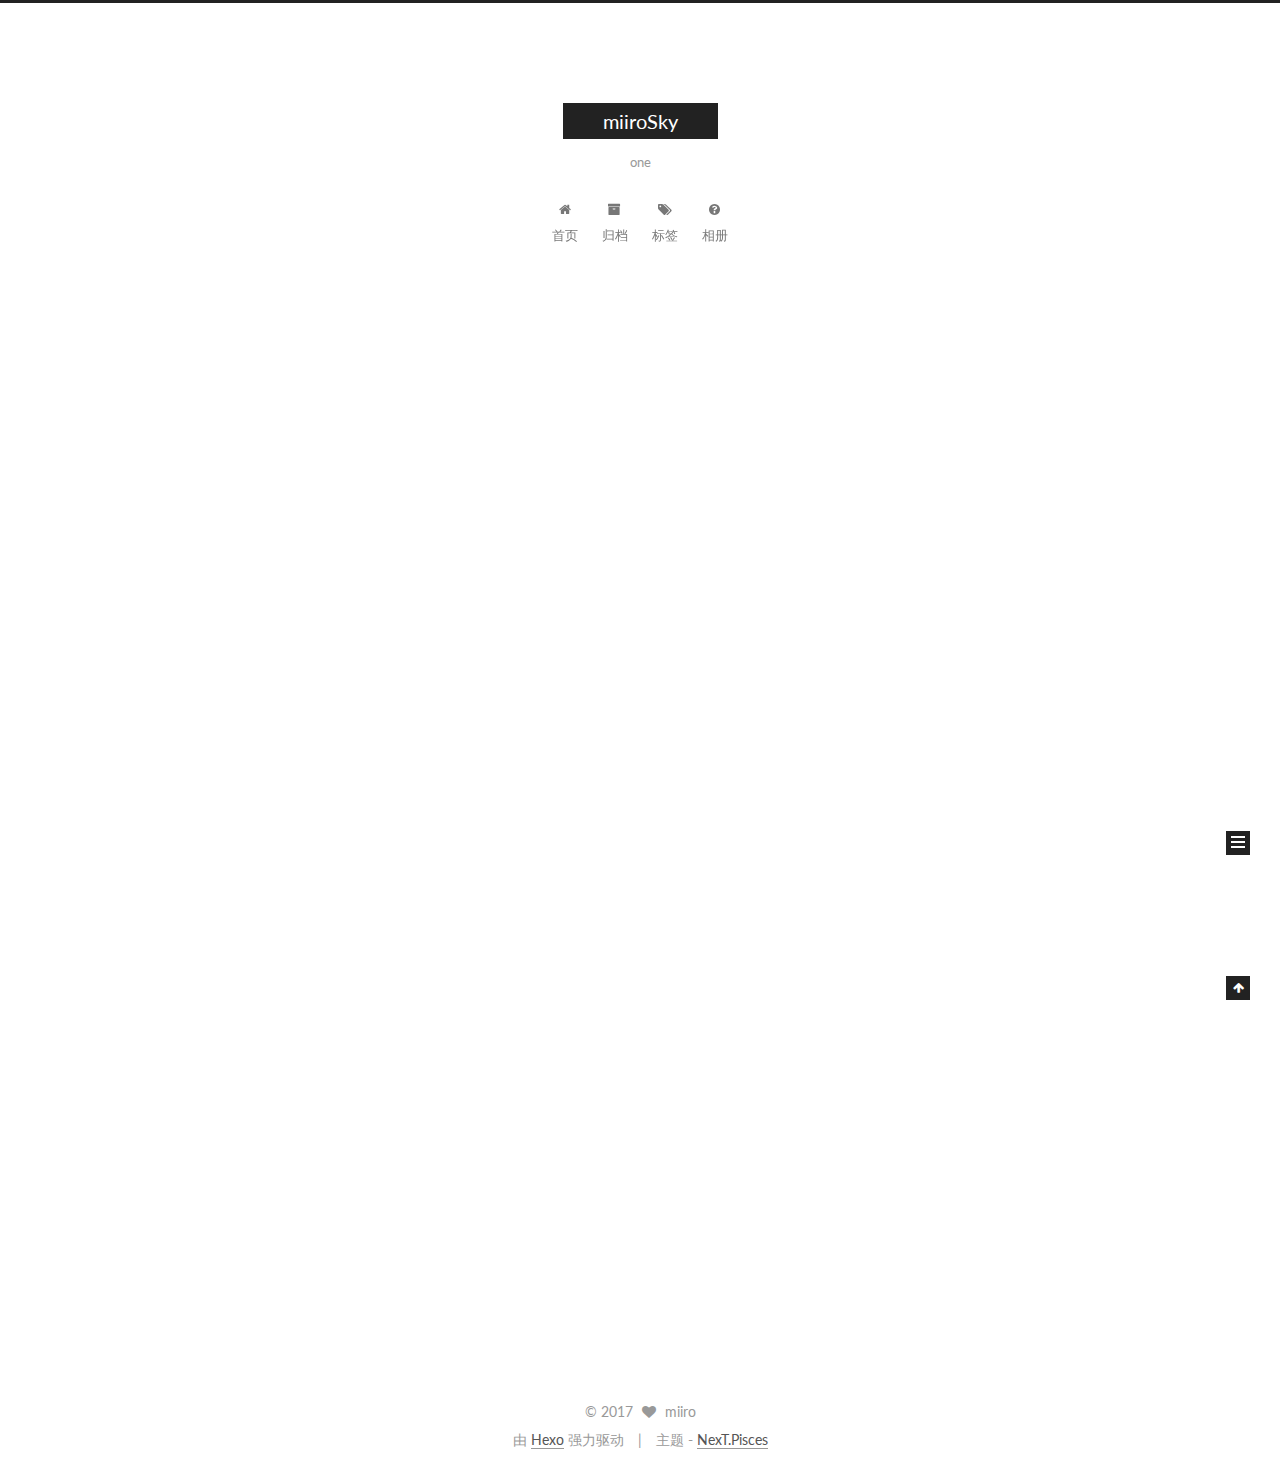
==== commit fe55de3c: "Site updated: 2017-06-15 23:31:02" ====
--- a/index.html
+++ b/index.html
@@ -5,7 +5,7 @@
   
 
 
-<html class="theme-next muse use-motion" lang="zh-Hans">
+<html class="theme-next pisces use-motion" lang="zh-Hans">
 <head>
   <meta charset="UTF-8"/>
 <meta http-equiv="X-UA-Compatible" content="IE=edge" />
@@ -93,15 +93,15 @@
 
 
 
-<meta name="description" content="start from zero">
+<meta name="description" content="escaping">
 <meta property="og:type" content="website">
 <meta property="og:title" content="miiroSky">
 <meta property="og:url" content="https://miiro9.github.io/index.html">
 <meta property="og:site_name" content="miiroSky">
-<meta property="og:description" content="start from zero">
+<meta property="og:description" content="escaping">
 <meta name="twitter:card" content="summary">
 <meta name="twitter:title" content="miiroSky">
-<meta name="twitter:description" content="start from zero">
+<meta name="twitter:description" content="escaping">
 
 
 
@@ -109,7 +109,7 @@
   var NexT = window.NexT || {};
   var CONFIG = {
     root: '/',
-    scheme: 'Muse',
+    scheme: 'Pisces',
     sidebar: {"position":"left","display":"post","offset":12,"offset_float":0,"b2t":false,"scrollpercent":false},
     fancybox: true,
     motion: true,
@@ -271,7 +271,7 @@
     <span hidden itemprop="author" itemscope itemtype="http://schema.org/Person">
       <meta itemprop="name" content="miiro">
       <meta itemprop="description" content="">
-      <meta itemprop="image" content="/images/avatar.gif">
+      <meta itemprop="image" content="/images/avatar.jpg">
     </span>
 
     <span hidden itemprop="publisher" itemscope itemtype="http://schema.org/Organization">
@@ -410,11 +410,11 @@
       <section class="site-overview sidebar-panel sidebar-panel-active">
         <div class="site-author motion-element" itemprop="author" itemscope itemtype="http://schema.org/Person">
           <img class="site-author-image" itemprop="image"
-               src="/images/avatar.gif"
+               src="/images/avatar.jpg"
                alt="miiro" />
           <p class="site-author-name" itemprop="name">miiro</p>
            
-              <p class="site-description motion-element" itemprop="description">start from zero</p>
+              <p class="site-description motion-element" itemprop="description">escaping</p>
           
         </div>
         <nav class="site-state motion-element">
@@ -483,7 +483,7 @@
 <div class="theme-info">
   主题 -
   <a class="theme-link" href="https://github.com/iissnan/hexo-theme-next">
-    NexT.Muse
+    NexT.Pisces
   </a>
 </div>
 
@@ -563,6 +563,13 @@
   
   
 
+
+  <script type="text/javascript" src="/js/src/affix.js?v=5.1.1"></script>
+
+  <script type="text/javascript" src="/js/src/schemes/pisces.js?v=5.1.1"></script>
+
+
+
   
     <script type="text/javascript" src="/js/src/scrollspy.js?v=5.1.1"></script>
 <script type="text/javascript" src="/js/src/post-details.js?v=5.1.1"></script>
